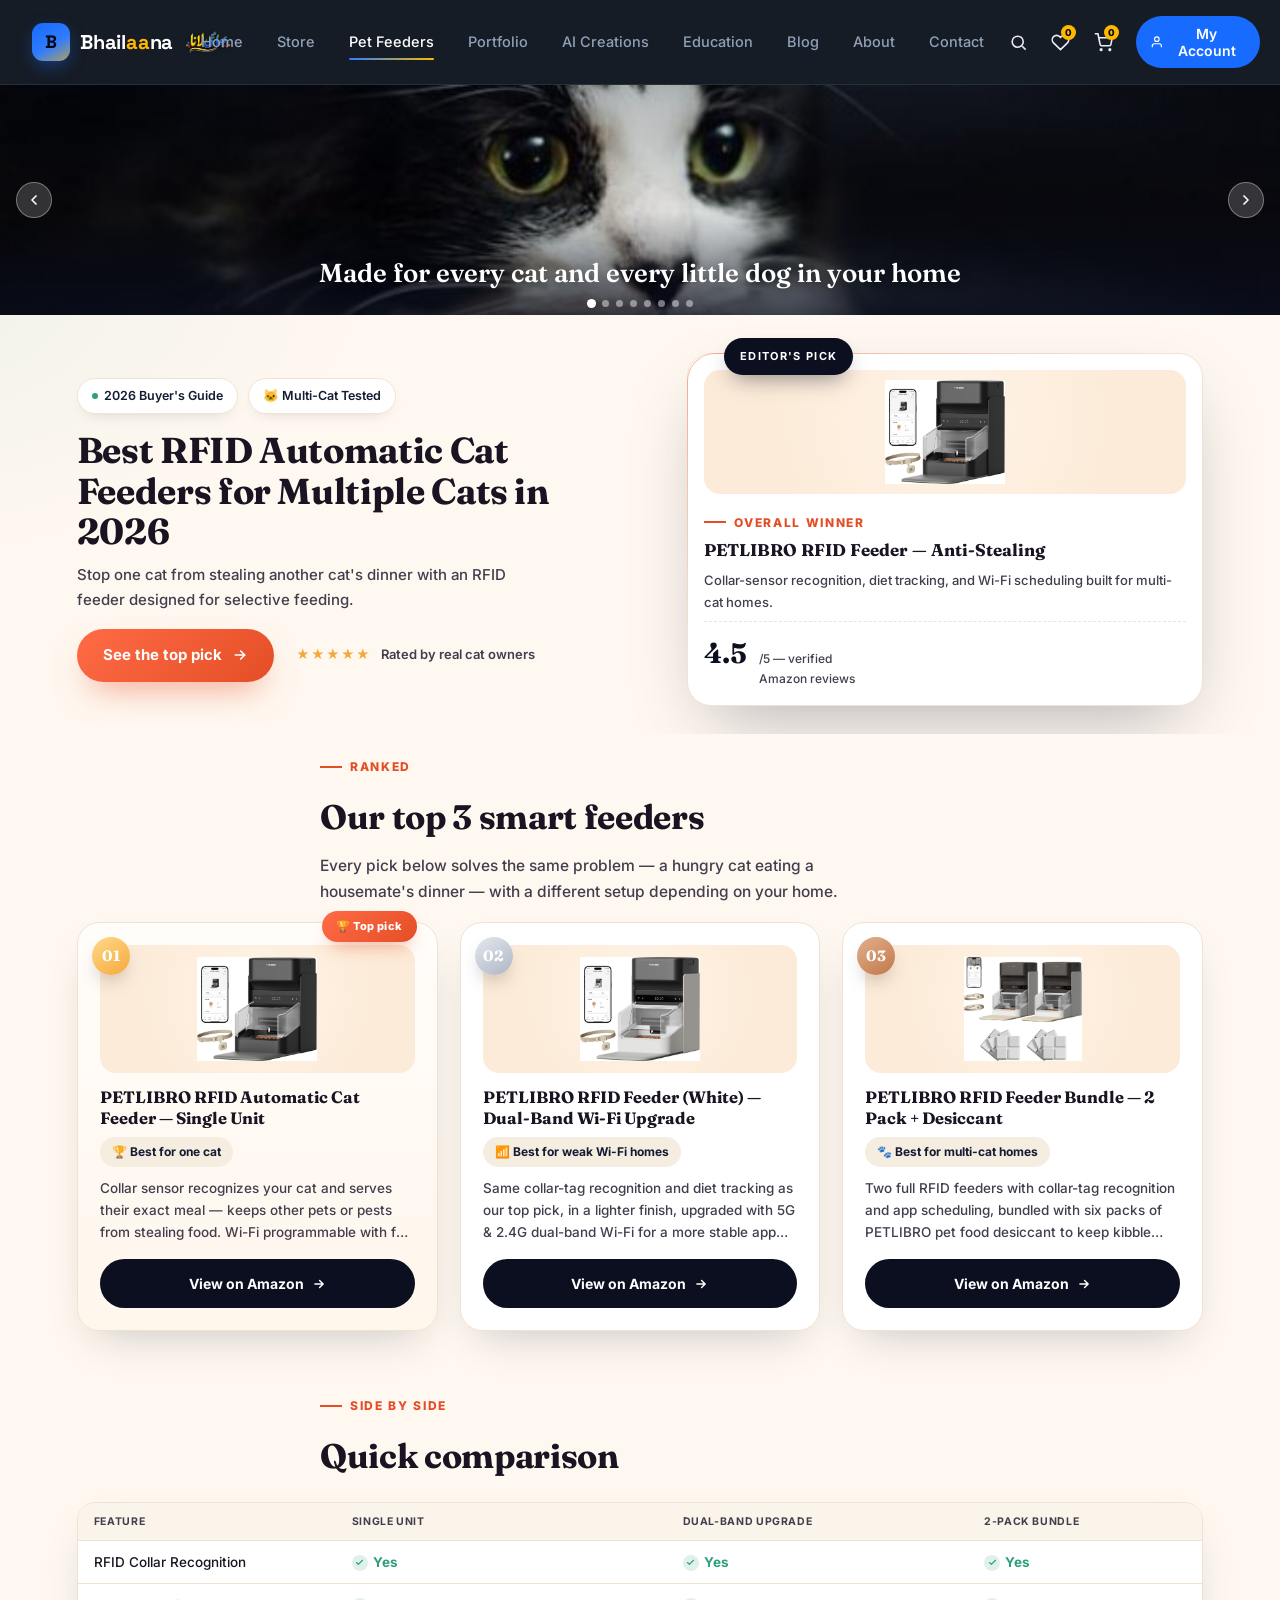
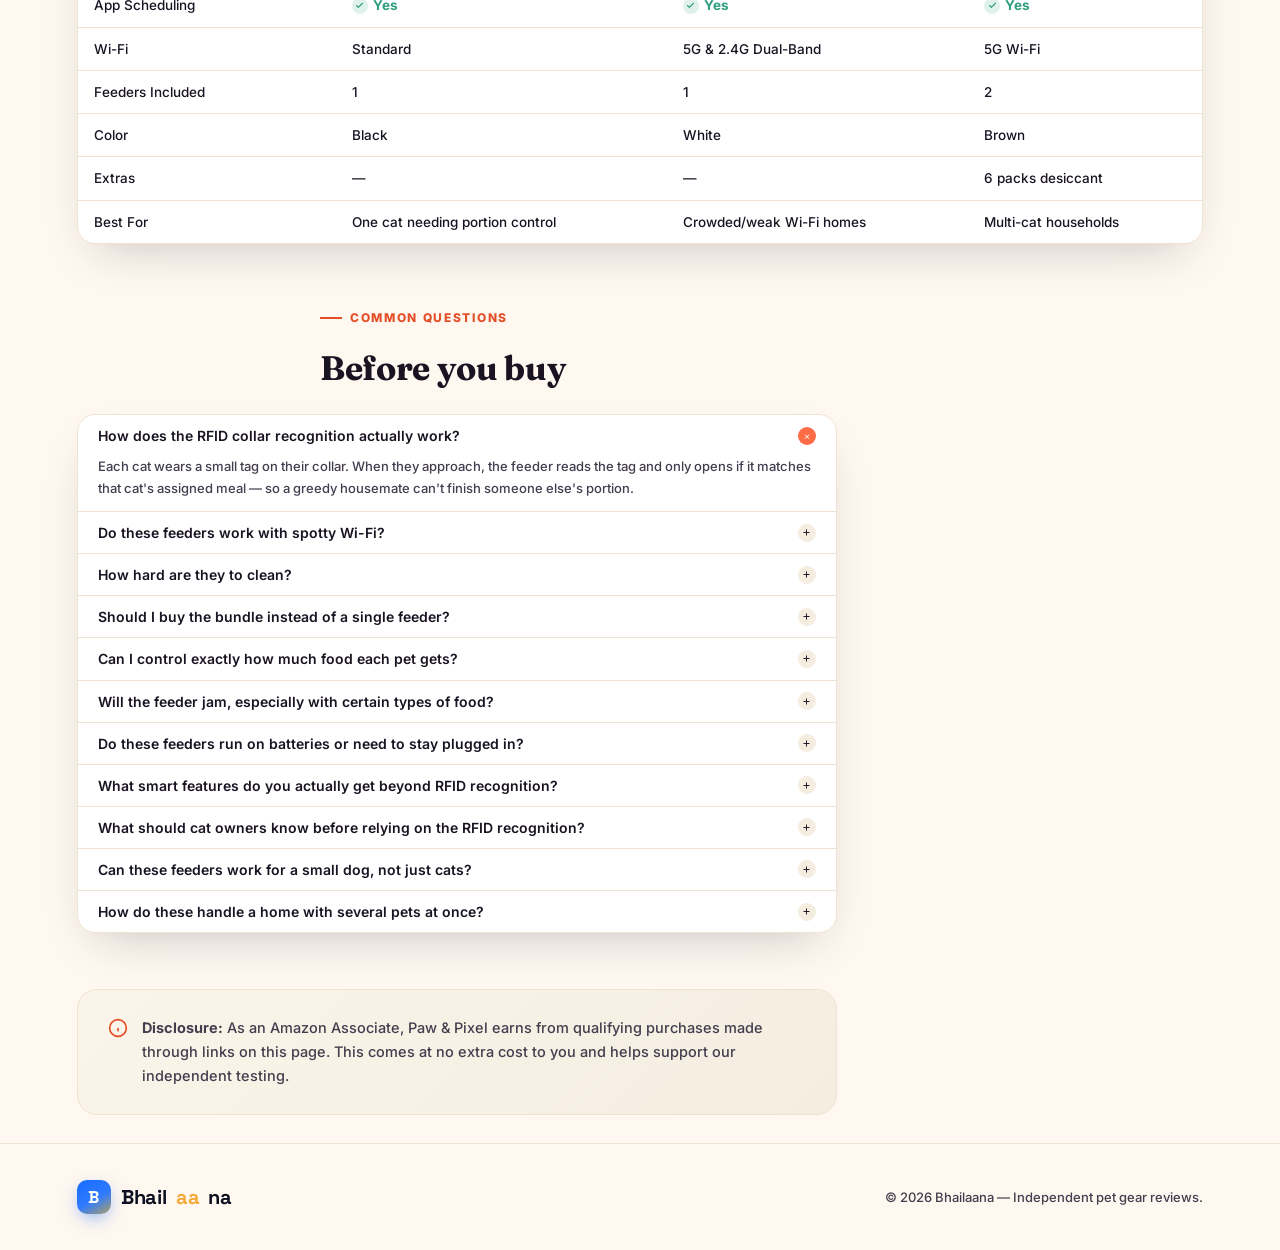
==== pet-feeders/index.html @ e5abf55f "Pull 'aa' accent tighter against l/n in footer wordmark" ====
<!DOCTYPE html>
<html lang="en">
<head>
<meta charset="UTF-8">
<meta name="viewport" content="width=device-width, initial-scale=1.0">

<!-- Meta Pixel Code -->
<script>
!function(f,b,e,v,n,t,s)
{if(f.fbq)return;n=f.fbq=function(){n.callMethod?
n.callMethod.apply(n,arguments):n.queue.push(arguments)};
if(!f._fbq)f._fbq=n;n.push=n;n.loaded=!0;n.version='2.0';
n.queue=[];t=b.createElement(e);t.async=!0;
t.src=v;s=b.getElementsByTagName(e)[0];
s.parentNode.insertBefore(t,s)}(window, document,'script',
'https://connect.facebook.net/en_US/fbevents.js');
fbq('init', '1821752792141206');
fbq('track', 'PageView');
</script>
<noscript><img height="1" width="1" style="display:none"
src="https://www.facebook.com/tr?id=1821752792141206&ev=PageView&noscript=1"
/></noscript>
<!-- End Meta Pixel Code -->

<title>Best RFID Cat Feeders 2026 — PETLIBRO Anti-Stealing Models Compared</title>
<meta name="description" content="Compare the best RFID automatic cat feeders for multiple cats. See PETLIBRO models, features, Wi-Fi, portion control, pros, cons and Amazon options.">
<meta name="keywords" content="RFID cat feeder, PETLIBRO cat feeder, automatic cat feeder multi-cat, anti-stealing pet feeder, smart cat feeder 2026, collar sensor pet feeder">
<meta name="robots" content="index, follow">
<link rel="canonical" href="https://bhailaana.khalidsanghera.com/pet-feeders">
<meta property="og:type" content="article">
<meta property="og:title" content="Best RFID Cat Feeders 2026 — PETLIBRO Anti-Stealing Models Compared">
<meta property="og:description" content="Multiple cats stealing each other's food? We tested 3 PETLIBRO RFID feeders that recognize each cat by collar tag and serve only their own meal.">
<meta property="og:image" content="https://bhailaana.khalidsanghera.com/pet-feeders/1-PETLIBRO.jpg">
<meta property="og:url" content="https://bhailaana.khalidsanghera.com/pet-feeders">
<meta name="twitter:card" content="summary_large_image">
<meta name="twitter:title" content="Best RFID Cat Feeders 2026 — PETLIBRO Compared">
<meta name="twitter:description" content="3 PETLIBRO RFID feeders tested for multi-cat homes — collar recognition stops food-stealing for good.">
<meta name="twitter:image" content="https://bhailaana.khalidsanghera.com/pet-feeders/1-PETLIBRO.jpg">
<link rel="preconnect" href="https://fonts.googleapis.com">
<link rel="preconnect" href="https://fonts.gstatic.com" crossorigin>
<link href="https://fonts.googleapis.com/css2?family=Fraunces:ital,opsz,wght@0,9..144,500;0,9..144,600;0,9..144,700;1,9..144,600&family=Inter:wght@400;500;600;700;800&family=Space+Grotesk:wght@700&display=swap" rel="stylesheet">
<link rel="stylesheet" href="/assets/nav-embed.css">
<style>
  :root{
    --ink:#191322;
    --paper:#FFF8F0;
    --panel:#FFFFFF;
    --sunset:#FF6B45;
    --sunset-deep:#E44E27;
    --navy:#141B33;
    --navy-deep:#0B0F1F;
    --gold:#F6A93B;
    --mint:#2E9E7F;
    --line:#F0E3D3;
    --muted:#433D4E;
    --shadow: 0 20px 45px -20px rgba(20,27,51,.25);
    --shadow-lg: 0 30px 70px -25px rgba(20,27,51,.35);
  }
  *{box-sizing:border-box;}
  html{scroll-behavior:smooth;}
  body{
    margin:0;
    background:
      radial-gradient(1200px 600px at 85% -10%, rgba(255,107,69,.10), transparent 60%),
      radial-gradient(900px 500px at -10% 10%, rgba(46,158,127,.08), transparent 55%),
      var(--paper);
    color:var(--ink);
    font-family:'Inter',-apple-system,'Segoe UI',Helvetica,Arial,sans-serif;
    font-weight:500;
    line-height:1.65;
    -webkit-font-smoothing:antialiased;
  }
  h1,h2,h3{font-family:'Fraunces',Georgia,serif;font-weight:700;}
  a{color:inherit;}
  img{max-width:100%;display:block;}
  .util{letter-spacing:.08em;text-transform:uppercase;font-size:12px;}
  .wrap{max-width:1180px;margin:0 auto;padding-left:6vw;padding-right:6vw;}

  /* ---------- Hero entrance ---------- */
  @keyframes fadeInUp{from{opacity:0;transform:translateY(24px);}to{opacity:1;transform:translateY(0);}}
  .reveal{animation:fadeInUp .8s cubic-bezier(.2,.7,.2,1) both;}

  /* ---------- Header ---------- */
  header{
    position:sticky;top:0;z-index:50;
    padding:16px 6vw;
    display:flex;justify-content:space-between;align-items:center;
    background:rgba(255,248,240,.78);
    backdrop-filter:blur(14px) saturate(160%);
    -webkit-backdrop-filter:blur(14px) saturate(160%);
    border-bottom:1px solid var(--line);
  }
  .brand{display:flex;align-items:center;gap:9px;font-weight:800;font-size:18px;letter-spacing:-.01em;font-family:'Fraunces',serif;}
  .brand .mark{
    width:34px;height:34px;border-radius:10px;
    background:linear-gradient(145deg,var(--sunset),var(--gold));
    display:flex;align-items:center;justify-content:center;
    box-shadow:0 8px 18px -6px rgba(255,107,69,.55);
    font-size:17px;
  }
  .brand span{color:var(--sunset-deep);}
  nav.links{display:flex;align-items:center;gap:28px;}
  nav.links a{color:var(--navy);text-decoration:none;font-weight:600;font-size:14px;position:relative;}
  nav.links a::after{content:"";position:absolute;left:0;right:0;bottom:-6px;height:2px;background:var(--sunset);transform:scaleX(0);transform-origin:left;transition:transform .25s ease;}
  nav.links a:hover::after{transform:scaleX(1);}
  .nav-cta{
    background:var(--navy-deep);color:#fff !important;
    padding:10px 20px;border-radius:999px;font-weight:700 !important;font-size:13px !important;
  }
  .nav-cta::after{display:none;}

  /* ---------- Hero ---------- */
  .hero{
    padding:3vw 6vw 2.2vw;
    display:grid;grid-template-columns:1.05fr .95fr;gap:40px;align-items:center;
    position:relative;overflow:hidden;
  }
  .badge-row{display:flex;flex-wrap:wrap;gap:10px;margin-bottom:16px;}
  .pill{
    display:inline-flex;align-items:center;gap:6px;
    background:var(--panel);border:1px solid var(--line);
    padding:7px 14px;border-radius:999px;
    font-size:12.5px;font-weight:600;color:var(--navy);
    box-shadow:0 6px 16px -10px rgba(20,27,51,.25);
  }
  .pill .dot{width:6px;height:6px;border-radius:50%;background:var(--mint);}
  h1{
    font-size:clamp(26px,3.2vw,36px);
    line-height:1.12;
    margin:0 0 12px;
    font-weight:700;
    letter-spacing:-.01em;
  }
  h1 em{
    font-style:italic;
    background:linear-gradient(100deg,var(--sunset-deep),var(--sunset) 45%, var(--gold));
    -webkit-background-clip:text;background-clip:text;color:transparent;
  }
  .hero p.lede{font-size:15px;font-weight:500;color:var(--muted);max-width:44ch;margin:0 0 16px;}
  .cta-row{display:flex;align-items:center;gap:22px;flex-wrap:wrap;}
  .cta{
    display:inline-flex;align-items:center;gap:10px;
    background:linear-gradient(135deg,var(--sunset),var(--sunset-deep));
    color:#fff;
    padding:14px 26px;border-radius:999px;
    text-decoration:none;font-weight:700;font-size:15px;
    box-shadow:0 16px 34px -12px rgba(228,78,39,.55);
    transition:transform .2s ease, box-shadow .2s ease;
  }
  .cta:hover{transform:translateY(-3px);box-shadow:0 20px 40px -12px rgba(228,78,39,.65);}
  .cta svg{width:16px;height:16px;transition:transform .2s ease;}
  .cta:hover svg{transform:translateX(3px);}
  .mini-trust{display:flex;align-items:center;gap:10px;font-size:13px;color:var(--muted);font-weight:600;}
  .stars{color:var(--gold);letter-spacing:1px;}

  .hero-figure{
    position:relative;
    background:var(--panel);
    border-radius:24px;
    padding:16px;
    box-shadow:var(--shadow-lg);
    border:1px solid var(--line);
  }
  .hero-figure::before{
    content:"";position:absolute;inset:-1px;
    border-radius:28px;padding:1px;
    background:linear-gradient(145deg,rgba(255,107,69,.5),transparent 40%);
    -webkit-mask:linear-gradient(#fff 0 0) content-box, linear-gradient(#fff 0 0);
    -webkit-mask-composite:xor;mask-composite:exclude;
    pointer-events:none;
  }
  .hero-figure .tag{
    position:absolute;top:-16px;left:36px;
    background:var(--navy-deep);color:#fff;
    font-size:11px;font-weight:700;
    letter-spacing:.12em;text-transform:uppercase;
    padding:9px 16px;border-radius:999px;
    box-shadow:0 10px 22px -8px rgba(11,15,31,.5);
  }
  .hero-figure .img-frame{
    background:radial-gradient(circle at 50% 40%, #FFF3E7, #FCEBD8 70%);
    border-radius:16px;padding:10px;margin-bottom:10px;
  }
  .hero-figure img{width:100%;max-height:104px;object-fit:contain;}
  .rating-row{display:flex;align-items:baseline;gap:12px;margin-top:8px;padding-top:8px;border-top:1px dashed var(--line);}
  .rating-num{font-size:28px;font-weight:700;color:var(--navy-deep);font-family:'Fraunces',serif;}
  .rating-sub{font-size:12px;color:var(--muted);font-weight:500;}

  /* ---------- Sections ---------- */
  section{padding:2.2vw 6vw;position:relative;}
  #picks{padding-top:1.2vw;}
  .section-head{max-width:640px;margin:0 auto 18px;text-align:left;}
  .section-label{
    display:inline-flex;align-items:center;gap:8px;
    font-size:12px;letter-spacing:.14em;text-transform:uppercase;
    color:var(--sunset-deep);font-weight:800;margin-bottom:12px;
  }
  .section-label::before{content:"";width:22px;height:2px;background:var(--sunset-deep);display:inline-block;}
  h2{font-size:clamp(24px,3vw,34px);margin:0;font-weight:700;letter-spacing:-.01em;}
  h2 + p{color:var(--muted);font-weight:500;font-size:15.5px;margin-top:8px;max-width:56ch;}

  /* ---------- Picks ---------- */
  .picks{display:grid;grid-template-columns:repeat(3,1fr);gap:22px;align-items:stretch;}
  .pick{
    background:var(--panel);
    border:1px solid var(--line);
    border-radius:22px;
    padding:22px;
    display:flex;
    flex-direction:column;
    box-shadow:var(--shadow);
    transition:transform .3s ease, box-shadow .3s ease, border-color .3s ease;
    position:relative;
  }
  .pick:hover{transform:translateY(-8px);box-shadow:var(--shadow-lg);border-color:transparent;}
  .pick.gold{background:linear-gradient(180deg,#FFFDFA, #FFF6EC);}
  .pick.gold::after{
    content:"🏆 Top pick";position:absolute;top:-12px;right:20px;
    background:linear-gradient(135deg,var(--sunset),var(--sunset-deep));color:#fff;
    font-size:11px;font-weight:800;letter-spacing:.04em;
    padding:6px 14px;border-radius:999px;
    box-shadow:0 10px 18px -8px rgba(228,78,39,.55);
  }
  .rank-badge{
    position:absolute;top:14px;left:14px;z-index:2;
    width:38px;height:38px;border-radius:50%;
    display:flex;align-items:center;justify-content:center;
    font-family:'Fraunces',serif;font-weight:700;font-size:15px;color:#fff;
    box-shadow:0 10px 20px -8px rgba(0,0,0,.35);
  }
  .rank-badge.r1{background:linear-gradient(145deg,#FFD98A,#F6A93B);}
  .rank-badge.r2{background:linear-gradient(145deg,#E4E8EF,#AEB6C4);}
  .rank-badge.r3{background:linear-gradient(145deg,#E3B08C,#C1774B);}
  .pick-img-wrap{
    background:radial-gradient(circle at 50% 40%, #FFF3E7, #FCEBD8 70%);
    border-radius:16px;padding:12px;margin-bottom:14px;
    display:flex;align-items:center;justify-content:center;
  }
  .pick-img{width:100%;height:104px;object-fit:contain;}
  .pick h3{margin:0 0 8px;font-size:16.5px;font-weight:700;line-height:1.25;}
  .pick .meta{
    display:inline-flex;align-items:center;gap:6px;
    background:#F4EDE0;color:var(--navy);
    font-size:12px;font-weight:700;
    padding:5px 12px;border-radius:999px;margin-bottom:10px;width:fit-content;
  }
  .pick p.desc{
    margin:0 0 16px;color:var(--muted);font-weight:500;font-size:13.5px;flex:1;
    display:-webkit-box;-webkit-line-clamp:3;-webkit-box-orient:vertical;overflow:hidden;
  }
  .buy{
    display:inline-flex;align-items:center;justify-content:center;gap:8px;
    font-weight:700;font-size:14px;
    color:#fff;background:var(--navy-deep);
    padding:13px 22px;border-radius:999px;
    text-decoration:none;white-space:nowrap;width:100%;
    transition:background .2s ease, transform .2s ease;
  }
  .buy:hover{background:var(--sunset-deep);transform:translateY(-2px);}
  .buy svg{width:14px;height:14px;}
  @media(max-width:1000px){.picks{grid-template-columns:repeat(2,1fr);}}
  @media(max-width:640px){.picks{grid-template-columns:1fr;}}

  /* ---------- Compare table ---------- */
  .table-card{
    background:var(--panel);border-radius:18px;border:1px solid var(--line);
    box-shadow:var(--shadow);overflow:hidden;
  }
  .table-scroll{overflow-x:auto;}
  table{width:100%;border-collapse:collapse;font-size:13.5px;font-weight:500;min-width:600px;}
  th,td{text-align:left;padding:10px 16px;border-bottom:1px solid var(--line);color:var(--ink);}
  th{
    text-transform:uppercase;letter-spacing:.06em;font-size:10.5px;
    color:var(--muted);background:#FBF4EA;font-weight:700;
  }
  tbody tr:last-child td{border-bottom:none;}
  tbody tr:hover td{background:#FFF9F2;}
  td.yes{color:var(--mint);font-weight:700;}
  .check{display:inline-flex;width:16px;height:16px;border-radius:50%;background:rgba(46,158,127,.15);color:var(--mint);align-items:center;justify-content:center;margin-right:5px;}
  .check svg{width:9px;height:9px;}

  /* ---------- FAQ ---------- */
  .faq{
    max-width:760px;
    background:var(--panel);
    border:1px solid var(--line);
    border-radius:18px;
    box-shadow:var(--shadow);
    overflow:hidden;
  }
  .faq details{border-bottom:1px solid var(--line);}
  .faq details:last-child{border-bottom:none;}
  .faq summary{
    font-weight:600;font-size:14px;
    cursor:pointer;list-style:none;
    padding:9px 20px;
    display:flex;justify-content:space-between;align-items:center;gap:16px;
    transition:background .15s ease;
  }
  .faq summary:hover{background:#FBF4EA;}
  .faq summary::-webkit-details-marker{display:none;}
  .faq .icon{
    width:18px;height:18px;border-radius:50%;background:#F4EDE0;
    display:flex;align-items:center;justify-content:center;flex:none;
    transition:transform .25s ease, background .25s ease;
  }
  .faq details[open] .icon{background:var(--sunset);color:#fff;transform:rotate(45deg);}
  .faq .icon svg{width:9px;height:9px;}
  .faq p{color:var(--muted);font-weight:500;margin:0;padding:0 20px 12px;font-size:13px;}

  /* ---------- Disclosure ---------- */
  .disclosure{
    background:linear-gradient(135deg,#FBF4EA,#F4EDE0);
    border:1px solid var(--line);
    border-radius:20px;
    padding:26px 30px;
    font-size:14.5px;font-weight:500;color:var(--muted);
    max-width:760px;
    display:flex;gap:14px;align-items:flex-start;
  }
  .disclosure svg{width:20px;height:20px;flex:none;margin-top:2px;color:var(--sunset-deep);}

  /* ---------- Footer ---------- */
  footer{
    padding:36px 6vw;border-top:1px solid var(--line);
    display:flex;justify-content:space-between;align-items:center;flex-wrap:wrap;gap:12px;
    font-size:13px;color:var(--muted);
  }
  footer .brand{
    display:flex;align-items:center;gap:10px;
    font-family:'Space Grotesk',sans-serif;font-size:20px;font-weight:700;color:var(--navy-deep);
    letter-spacing:-0.01em;
  }
  footer .brand .accent{margin-left:-0.05em;margin-right:-0.05em;}
  footer .brand .mark{
    width:34px;height:34px;border-radius:10px;
    background:linear-gradient(150deg,#176BFF 0%, #2F7BFF 55%, #FFB800 130%);
    display:flex;align-items:center;justify-content:center;
    color:#fff;font-size:17px;font-weight:700;
    box-shadow:0 6px 18px -4px rgba(23,107,255,.55);
    flex-shrink:0;
  }
  footer .brand .accent{color:#F6A93B;}

  @media(max-width:900px){
    .hero{grid-template-columns:1fr;padding-top:8vw;}
    nav.links{display:none;}
  }

  /* ---------- Pet carousel banner ---------- */
  .pet-carousel{
    position:relative;
    height:230px;
    margin:0;
    overflow:hidden;
    background:var(--navy-deep);
  }
  .pet-carousel .slide{
    position:absolute;inset:0;
    opacity:0;
    transition:opacity 1.1s ease;
  }
  .pet-carousel .slide.active{opacity:1;}
  .pet-carousel .slide img{
    width:100%;height:100%;object-fit:cover;
    transform:scale(1.06);
    animation:kenburns 7s ease-in-out forwards;
  }
  @keyframes kenburns{from{transform:scale(1.06);}to{transform:scale(1.14);}}
  .pet-carousel::before{
    content:"";position:absolute;inset:0;z-index:2;
    background:linear-gradient(0deg, rgba(11,15,31,.75) 0%, rgba(11,15,31,.05) 45%, rgba(11,15,31,.25) 100%);
    pointer-events:none;
  }
  .carousel-caption{
    position:absolute;left:0;right:0;bottom:20px;z-index:3;
    text-align:center;color:#fff;
    font-family:'Fraunces',serif;font-size:clamp(18px,2.4vw,26px);font-weight:600;
    text-shadow:0 2px 12px rgba(0,0,0,.4);
    padding:0 20px;
  }
  .carousel-dots{
    position:absolute;left:0;right:0;bottom:8px;z-index:3;
    display:flex;justify-content:center;gap:7px;
  }
  .carousel-dots button{
    width:7px;height:7px;border-radius:50%;
    background:rgba(255,255,255,.45);border:none;padding:0;cursor:pointer;
    transition:background .25s ease, transform .25s ease;
  }
  .carousel-dots button.active{background:#fff;transform:scale(1.3);}
  .carousel-arrow{
    position:absolute;top:50%;transform:translateY(-50%);z-index:3;
    width:36px;height:36px;border-radius:50%;
    background:rgba(255,255,255,.18);border:1px solid rgba(255,255,255,.35);
    color:#fff;display:flex;align-items:center;justify-content:center;
    cursor:pointer;backdrop-filter:blur(4px);
    transition:background .2s ease;
  }
  .carousel-arrow:hover{background:rgba(255,255,255,.32);}
  .carousel-arrow.prev{left:16px;}
  .carousel-arrow.next{right:16px;}
  .carousel-arrow svg{width:16px;height:16px;}
  @media(max-width:900px){
    .pet-carousel{height:190px;}
    .carousel-arrow{width:30px;height:30px;}
  }

</style>
</head>
<body>

<div class="bh-nav-scope">
<header class="nav">
  <div class="bh-wrap">
    <a href="/" class="brand">
      <span class="mark">B</span>
      <span class="name">Bhail<em>aa</em>na</span>
      <img class="brand-urdu" src="/images/bhailaana-urdu-logo.png" alt="Bhailaana logo in Urdu script" loading="eager">
    </a>

    <nav class="nav-links">
      <a href="/" data-page="home">Home</a>
      <a href="/store.html" data-page="store">Store</a>
      <a href="/pet-feeders/" data-page="pet-feeders" class="active">Pet Feeders</a>
      <a href="/portfolio.html" data-page="portfolio">Portfolio</a>
      <a href="/ai-creations.html" data-page="ai-creations">AI Creations</a>
      <a href="/education.html" data-page="education">Education</a>
      <a href="/blog.html" data-page="blog">Blog</a>
      <a href="/about.html" data-page="about">About</a>
      <a href="#contact" data-page="contact">Contact</a>
    </nav>

    <div class="nav-actions">
      <button class="icon-btn" aria-label="Search">
        <svg viewBox="0 0 24 24" fill="none" stroke="currentColor" stroke-width="2"><circle cx="11" cy="11" r="7"/><path d="m21 21-4.3-4.3"/></svg>
      </button>
      <button class="icon-btn" aria-label="Wishlist">
        <svg viewBox="0 0 24 24" fill="none" stroke="currentColor" stroke-width="2"><path d="M20.8 4.6a5.5 5.5 0 0 0-7.8 0L12 5.6l-1-1a5.5 5.5 0 0 0-7.8 7.8l1 1L12 21l7.8-7.6 1-1a5.5 5.5 0 0 0 0-7.8Z"/></svg>
        <span class="badge-count">0</span>
      </button>
      <button class="icon-btn" aria-label="Cart">
        <svg viewBox="0 0 24 24" fill="none" stroke="currentColor" stroke-width="2"><circle cx="9" cy="21" r="1"/><circle cx="20" cy="21" r="1"/><path d="M1 1h4l2.7 13.4a2 2 0 0 0 2 1.6h9.7a2 2 0 0 0 2-1.6L23 6H6"/></svg>
        <span class="badge-count">0</span>
      </button>
      <button class="btn-account">
        <svg viewBox="0 0 24 24" fill="none" stroke="currentColor" stroke-width="2"><path d="M20 21v-2a4 4 0 0 0-4-4H8a4 4 0 0 0-4 4v2"/><circle cx="12" cy="7" r="4"/></svg>
        <span>My Account</span>
      </button>
      <button class="hamburger" id="bhHamburgerBtn" aria-label="Menu">
        <span></span><span></span><span></span>
      </button>
    </div>
  </div>
  <div class="mobile-menu" id="bhMobileMenu">
    <a href="/" data-page="home">Home</a>
    <a href="/store.html" data-page="store">Store</a>
    <a href="/pet-feeders/" data-page="pet-feeders" class="active">Pet Feeders</a>
    <a href="/portfolio.html" data-page="portfolio">Portfolio</a>
    <a href="/ai-creations.html" data-page="ai-creations">AI Creations</a>
    <a href="/education.html" data-page="education">Education</a>
    <a href="/blog.html" data-page="blog">Blog</a>
    <a href="/about.html" data-page="about">About</a>
    <a href="#contact" data-page="contact">Contact</a>
  </div>
</header>
</div>
<script src="/assets/nav-embed.js"></script>

<div class="pet-carousel" id="petCarousel">
  <div class="slide active"><img src="/pet-feeders/hero-cat-1.jpg" alt="Black and white tuxedo cat" loading="eager"></div>
  <div class="slide"><img src="/pet-feeders/hero-dog-1.jpg" alt="Fluffy cream Pomeranian puppy in green foliage"></div>
  <div class="slide"><img src="/pet-feeders/hero-cat-2.jpg" alt="Brown and white tabby cat portrait"></div>
  <div class="slide"><img src="/pet-feeders/hero-dog-2.jpg" alt="Yorkshire terrier puppy standing outdoors"></div>
  <div class="slide"><img src="/pet-feeders/hero-cat-3.jpg" alt="Dark tabby cat with green eyes in low light"></div>
  <div class="slide"><img src="/pet-feeders/hero-dog-3.jpg" alt="Fluffy white poodle puppy close-up"></div>
  <div class="slide"><img src="/pet-feeders/hero-cat-4.jpg" alt="Siamese cat with blue eyes"></div>
  <div class="slide"><img src="/pet-feeders/hero-dog-4.jpg" alt="Small terrier puppy with tongue out"></div>
  <div class="carousel-caption">Made for every cat and every little dog in your home</div>
  <button class="carousel-arrow prev" aria-label="Previous photo"><svg viewBox="0 0 24 24" fill="none" stroke="currentColor" stroke-width="2.5" stroke-linecap="round" stroke-linejoin="round"><path d="M15 18l-6-6 6-6"/></svg></button>
  <button class="carousel-arrow next" aria-label="Next photo"><svg viewBox="0 0 24 24" fill="none" stroke="currentColor" stroke-width="2.5" stroke-linecap="round" stroke-linejoin="round"><path d="M9 18l6-6-6-6"/></svg></button>
  <div class="carousel-dots"></div>
</div>

<div class="hero">
  <div class="reveal">
    <div class="badge-row">
      <span class="pill"><span class="dot"></span>2026 Buyer's Guide</span>
      <span class="pill">🐱 Multi-Cat Tested</span>
    </div>
    <h1>Best RFID Automatic Cat Feeders for Multiple Cats in 2026</h1>
    <p class="lede">Stop one cat from stealing another cat's dinner with an RFID feeder designed for selective feeding.</p>
    <div class="cta-row">
      <a class="cta" href="#picks">See the top pick
        <svg viewBox="0 0 24 24" fill="none" stroke="currentColor" stroke-width="2.5" stroke-linecap="round"><path d="M5 12h14M13 6l6 6-6 6"/></svg>
      </a>
      <div class="mini-trust"><span class="stars">★★★★★</span> Rated by real cat owners</div>
    </div>
  </div>
  <div class="hero-figure reveal in">
    <div class="tag">Editor's Pick</div>
    <div class="img-frame">
      <img src="/pet-feeders/1-PETLIBRO.jpg" alt="PETLIBRO RFID Automatic Cat Feeder, black, anti-stealing collar sensor model" loading="eager">
    </div>
    <div class="section-label" style="margin-bottom:4px;">Overall Winner</div>
    <h3 style="margin:0 0 6px;font-size:17px;">PETLIBRO RFID Feeder — Anti-Stealing</h3>
    <p style="color:var(--muted);margin:0;font-size:13px;">Collar-sensor recognition, diet tracking, and Wi-Fi scheduling built for multi-cat homes.</p>
    <div class="rating-row">
      <div class="rating-num">4.5</div>
      <div class="rating-sub">/5 — verified<br>Amazon reviews</div>
    </div>
  </div>
</div>

<section id="picks">
  <div class="section-head">
    <div class="section-label">Ranked</div>
    <h2>Our top 3 smart feeders</h2>
    <p>Every pick below solves the same problem — a hungry cat eating a housemate's dinner — with a different setup depending on your home.</p>
  </div>
  <div class="picks">

    <div class="pick gold">
      <div class="rank-badge r1">01</div>
      <div class="pick-img-wrap"><img class="pick-img" src="/pet-feeders/1-PETLIBRO.jpg" alt="PETLIBRO RFID Automatic Cat Feeder, black, with app and collar tag"></div>
      <div>
        <h3>PETLIBRO RFID Automatic Cat Feeder — Single Unit</h3>
        <div class="meta">🏆 Best for one cat</div>
        <p class="desc">Collar sensor recognizes your cat and serves their exact meal — keeps other pets or pests from stealing food. Wi-Fi programmable with full diet tracking in the app. Sold as a single feeder.</p>
      </div>
      <a class="buy" href="https://amzn.to/4xjzNQB" target="_blank" rel="nofollow sponsored">View on Amazon
        <svg viewBox="0 0 24 24" fill="none" stroke="currentColor" stroke-width="2.5" stroke-linecap="round"><path d="M5 12h14M13 6l6 6-6 6"/></svg>
      </a>
    </div>

    <div class="pick">
      <div class="rank-badge r2">02</div>
      <div class="pick-img-wrap"><img class="pick-img" src="/pet-feeders/2-WHITE-PETLIBRO.jpg" alt="PETLIBRO RFID Cat Feeder, white, dual-band Wi-Fi model with app and collar tag"></div>
      <div>
        <h3>PETLIBRO RFID Feeder (White) — Dual-Band Wi-Fi Upgrade</h3>
        <div class="meta">📶 Best for weak Wi-Fi homes</div>
        <p class="desc">Same collar-tag recognition and diet tracking as our top pick, in a lighter finish, upgraded with 5G &amp; 2.4G dual-band Wi-Fi for a more stable app connection. Sold as a single feeder.</p>
      </div>
      <a class="buy" href="https://amzn.to/4zDdNBs" target="_blank" rel="nofollow sponsored">View on Amazon
        <svg viewBox="0 0 24 24" fill="none" stroke="currentColor" stroke-width="2.5" stroke-linecap="round"><path d="M5 12h14M13 6l6 6-6 6"/></svg>
      </a>
    </div>

    <div class="pick">
      <div class="rank-badge r3">03</div>
      <div class="pick-img-wrap"><img class="pick-img" src="/pet-feeders/3-PETLIBRO-BUNDLE.jpg" alt="Bundle of two PETLIBRO RFID Automatic Cat Feeders with collar tags and pet food desiccant bags"></div>
      <div>
        <h3>PETLIBRO RFID Feeder Bundle — 2 Pack + Desiccant</h3>
        <div class="meta">🐾 Best for multi-cat homes</div>
        <p class="desc">Two full RFID feeders with collar-tag recognition and app scheduling, bundled with six packs of PETLIBRO pet food desiccant to keep kibble fresh. The most practical option if you're outfitting more than one cat at once.</p>
      </div>
      <a class="buy" href="https://www.amazon.com/dp/B0D2HWYYYS?tag=khalidsain-20" target="_blank" rel="nofollow sponsored">View on Amazon
        <svg viewBox="0 0 24 24" fill="none" stroke="currentColor" stroke-width="2.5" stroke-linecap="round"><path d="M5 12h14M13 6l6 6-6 6"/></svg>
      </a>
    </div>

  </div>
</section>

<section id="compare">
  <div class="section-head">
    <div class="section-label">Side by Side</div>
    <h2>Quick comparison</h2>
  </div>
  <div class="table-card">
    <div class="table-scroll">
      <table>
        <tr>
          <th>Feature</th>
          <th>Single Unit</th>
          <th>Dual-Band Upgrade</th>
          <th>2-Pack Bundle</th>
        </tr>
        <tr><td>RFID Collar Recognition</td><td class="yes"><span class="check"><svg viewBox="0 0 24 24" fill="none" stroke="currentColor" stroke-width="3" stroke-linecap="round" stroke-linejoin="round"><path d="M20 6L9 17l-5-5"/></svg></span>Yes</td><td class="yes"><span class="check"><svg viewBox="0 0 24 24" fill="none" stroke="currentColor" stroke-width="3" stroke-linecap="round" stroke-linejoin="round"><path d="M20 6L9 17l-5-5"/></svg></span>Yes</td><td class="yes"><span class="check"><svg viewBox="0 0 24 24" fill="none" stroke="currentColor" stroke-width="3" stroke-linecap="round" stroke-linejoin="round"><path d="M20 6L9 17l-5-5"/></svg></span>Yes</td></tr>
        <tr><td>App Scheduling</td><td class="yes"><span class="check"><svg viewBox="0 0 24 24" fill="none" stroke="currentColor" stroke-width="3" stroke-linecap="round" stroke-linejoin="round"><path d="M20 6L9 17l-5-5"/></svg></span>Yes</td><td class="yes"><span class="check"><svg viewBox="0 0 24 24" fill="none" stroke="currentColor" stroke-width="3" stroke-linecap="round" stroke-linejoin="round"><path d="M20 6L9 17l-5-5"/></svg></span>Yes</td><td class="yes"><span class="check"><svg viewBox="0 0 24 24" fill="none" stroke="currentColor" stroke-width="3" stroke-linecap="round" stroke-linejoin="round"><path d="M20 6L9 17l-5-5"/></svg></span>Yes</td></tr>
        <tr><td>Wi-Fi</td><td>Standard</td><td>5G &amp; 2.4G Dual-Band</td><td>5G Wi-Fi</td></tr>
        <tr><td>Feeders Included</td><td>1</td><td>1</td><td>2</td></tr>
        <tr><td>Color</td><td>Black</td><td>White</td><td>Brown</td></tr>
        <tr><td>Extras</td><td>—</td><td>—</td><td>6 packs desiccant</td></tr>
        <tr><td>Best For</td><td>One cat needing portion control</td><td>Crowded/weak Wi-Fi homes</td><td>Multi-cat households</td></tr>
      </table>
    </div>
  </div>
</section>

<section id="faq">
  <div class="section-head">
    <div class="section-label">Common Questions</div>
    <h2>Before you buy</h2>
  </div>
  <div class="faq">
    <details open>
      <summary>How does the RFID collar recognition actually work?
        <span class="icon"><svg viewBox="0 0 24 24" fill="none" stroke="currentColor" stroke-width="2.5" stroke-linecap="round"><path d="M12 5v14M5 12h14"/></svg></span>
      </summary>
      <p>Each cat wears a small tag on their collar. When they approach, the feeder reads the tag and only opens if it matches that cat's assigned meal — so a greedy housemate can't finish someone else's portion.</p>
    </details>
    <details>
      <summary>Do these feeders work with spotty Wi-Fi?
        <span class="icon"><svg viewBox="0 0 24 24" fill="none" stroke="currentColor" stroke-width="2.5" stroke-linecap="round"><path d="M12 5v14M5 12h14"/></svg></span>
      </summary>
      <p>The schedule and RFID recognition run locally on the feeder itself, so feeding continues on time even if Wi-Fi drops — you'll just lose remote app access until it reconnects.</p>
    </details>
    <details>
      <summary>How hard are they to clean?
        <span class="icon"><svg viewBox="0 0 24 24" fill="none" stroke="currentColor" stroke-width="2.5" stroke-linecap="round"><path d="M12 5v14M5 12h14"/></svg></span>
      </summary>
      <p>Look for a removable hopper and bowl — all three picks above have easy-access components, which matters more than any app feature after month one.</p>
    </details>
    <details>
      <summary>Should I buy the bundle instead of a single feeder?
        <span class="icon"><svg viewBox="0 0 24 24" fill="none" stroke="currentColor" stroke-width="2.5" stroke-linecap="round"><path d="M12 5v14M5 12h14"/></svg></span>
      </summary>
      <p>If you have two or more cats that each need their own recognized meal, the 2-pack bundle works out cheaper per feeder than buying two single units separately, and it throws in desiccant packs to keep food fresh.</p>
    </details>
    <details>
      <summary>Can I control exactly how much food each pet gets?
        <span class="icon"><svg viewBox="0 0 24 24" fill="none" stroke="currentColor" stroke-width="2.5" stroke-linecap="round"><path d="M12 5v14M5 12h14"/></svg></span>
      </summary>
      <p>Yes — the app lets you set how many meals happen per day and how much food is dispensed at each one. Because RFID recognition ties a meal to a specific cat's tag, you can give a cat on a diet a smaller portion than a housemate who needs more, without them accidentally eating each other's food.</p>
    </details>
    <details>
      <summary>Will the feeder jam, especially with certain types of food?
        <span class="icon"><svg viewBox="0 0 24 24" fill="none" stroke="currentColor" stroke-width="2.5" stroke-linecap="round"><path d="M12 5v14M5 12h14"/></svg></span>
      </summary>
      <p>These are auger-style dispensers built for dry kibble only — wet or semi-moist food isn't compatible and will jam the mechanism. Jams with dry food are uncommon but most likely with unusually large or irregular kibble pieces, or if humidity makes the food clump. Keeping kibble dry and consistent in size is the best way to avoid it.</p>
    </details>
    <details>
      <summary>Do these feeders run on batteries or need to stay plugged in?
        <span class="icon"><svg viewBox="0 0 24 24" fill="none" stroke="currentColor" stroke-width="2.5" stroke-linecap="round"><path d="M12 5v14M5 12h14"/></svg></span>
      </summary>
      <p>They plug into a standard outlet as their main power source. Like most PETLIBRO RFID models, they also have a battery backup compartment (batteries sold separately) so scheduled feedings and collar recognition can keep working through a short power outage — though the app connection will still be down until Wi-Fi and power are both back.</p>
    </details>
    <details>
      <summary>What smart features do you actually get beyond RFID recognition?
        <span class="icon"><svg viewBox="0 0 24 24" fill="none" stroke="currentColor" stroke-width="2.5" stroke-linecap="round"><path d="M12 5v14M5 12h14"/></svg></span>
      </summary>
      <p>The app covers meal scheduling, portion sizing, and diet tracking so you can see how much each cat has actually eaten. The white dual-band pick adds more reliable Wi-Fi for homes where the router is far from the feeder. None of the three models reviewed here include a camera or two-way audio — if that matters to you, that's a different PETLIBRO line to look for.</p>
    </details>
    <details>
      <summary>What should cat owners know before relying on the RFID recognition?
        <span class="icon"><svg viewBox="0 0 24 24" fill="none" stroke="currentColor" stroke-width="2.5" stroke-linecap="round"><path d="M12 5v14M5 12h14"/></svg></span>
      </summary>
      <p>The recognition only matters if your cats eat scheduled meals rather than grazing from a bowl that's always full — a feeder can't stop grazing on food that's already out. Your cat also needs to keep wearing their RFID tag; if a collar-shy cat slips it off, the feeder won't be able to tell them apart from a housemate.</p>
    </details>
    <details>
      <summary>Can these feeders work for a small dog, not just cats?
        <span class="icon"><svg viewBox="0 0 24 24" fill="none" stroke="currentColor" stroke-width="2.5" stroke-linecap="round"><path d="M12 5v14M5 12h14"/></svg></span>
      </summary>
      <p>These three are marketed and sized for cats. A small dog could technically wear an RFID tag and use one, but the hopper and portion sizes are built around typical cat meal amounts, so it likely won't hold enough for a dog's full daily food. Where it can help is keeping a dog out of the cat's bowl in a mixed household — just don't count on it as a dog's primary feeder without checking capacity against their actual diet.</p>
    </details>
    <details>
      <summary>How do these handle a home with several pets at once?
        <span class="icon"><svg viewBox="0 0 24 24" fill="none" stroke="currentColor" stroke-width="2.5" stroke-linecap="round"><path d="M12 5v14M5 12h14"/></svg></span>
      </summary>
      <p>Each pet gets their own RFID tag, and the feeder simply won't open for anyone else's — that's what makes the 2-pack bundle (pick #3) work for multi-cat households, since you get two independently scheduled feeders instead of one trying to serve everyone. Place feeders far enough apart that a pushy pet can't crowd another one out, and make sure every pet actually keeps their tag on.</p>
    </details>
  </div>
</section>

<section>
  <div class="disclosure">
    <svg viewBox="0 0 24 24" fill="none" stroke="currentColor" stroke-width="2"><circle cx="12" cy="12" r="10"/><path d="M12 16v-4M12 8h.01"/></svg>
    <div><strong>Disclosure:</strong> As an Amazon Associate, Paw &amp; Pixel earns from qualifying purchases made through links on this page. This comes at no extra cost to you and helps support our independent testing.</div>
  </div>
</section>

<footer>
  <div class="brand"><span class="mark">B</span>Bhail<span class="accent">aa</span>na</div>
  <div>© 2026 Bhailaana — Independent pet gear reviews.</div>
</footer>

<script type="application/ld+json">
{
  "@context": "https://schema.org",
  "@type": "FAQPage",
  "mainEntity": [
    {
      "@type": "Question",
      "name": "How does the RFID collar recognition actually work?",
      "acceptedAnswer": {
        "@type": "Answer",
        "text": "Each cat wears a small tag on their collar. When they approach, the feeder reads the tag and only opens if it matches that cat's assigned meal — so a greedy housemate can't finish someone else's portion."
      }
    },
    {
      "@type": "Question",
      "name": "Do these feeders work with spotty Wi-Fi?",
      "acceptedAnswer": {
        "@type": "Answer",
        "text": "The schedule and RFID recognition run locally on the feeder itself, so feeding continues on time even if Wi-Fi drops — you'll just lose remote app access until it reconnects."
      }
    },
    {
      "@type": "Question",
      "name": "How hard are they to clean?",
      "acceptedAnswer": {
        "@type": "Answer",
        "text": "Look for a removable hopper and bowl — all three picks above have easy-access components, which matters more than any app feature after month one."
      }
    },
    {
      "@type": "Question",
      "name": "Should I buy the bundle instead of a single feeder?",
      "acceptedAnswer": {
        "@type": "Answer",
        "text": "If you have two or more cats that each need their own recognized meal, the 2-pack bundle works out cheaper per feeder than buying two single units separately, and it throws in desiccant packs to keep food fresh."
      }
    },
    {
      "@type": "Question",
      "name": "Can I control exactly how much food each pet gets?",
      "acceptedAnswer": {
        "@type": "Answer",
        "text": "Yes — the app lets you set how many meals happen per day and how much food is dispensed at each one. Because RFID recognition ties a meal to a specific cat's tag, you can give a cat on a diet a smaller portion than a housemate who needs more, without them accidentally eating each other's food."
      }
    },
    {
      "@type": "Question",
      "name": "Will the feeder jam, especially with certain types of food?",
      "acceptedAnswer": {
        "@type": "Answer",
        "text": "These are auger-style dispensers built for dry kibble only — wet or semi-moist food isn't compatible and will jam the mechanism. Jams with dry food are uncommon but most likely with unusually large or irregular kibble pieces, or if humidity makes the food clump. Keeping kibble dry and consistent in size is the best way to avoid it."
      }
    },
    {
      "@type": "Question",
      "name": "Do these feeders run on batteries or need to stay plugged in?",
      "acceptedAnswer": {
        "@type": "Answer",
        "text": "They plug into a standard outlet as their main power source. Like most PETLIBRO RFID models, they also have a battery backup compartment (batteries sold separately) so scheduled feedings and collar recognition can keep working through a short power outage — though the app connection will still be down until Wi-Fi and power are both back."
      }
    },
    {
      "@type": "Question",
      "name": "What smart features do you actually get beyond RFID recognition?",
      "acceptedAnswer": {
        "@type": "Answer",
        "text": "The app covers meal scheduling, portion sizing, and diet tracking so you can see how much each cat has actually eaten. The white dual-band pick adds more reliable Wi-Fi for homes where the router is far from the feeder. None of the three models reviewed here include a camera or two-way audio — if that matters to you, that's a different PETLIBRO line to look for."
      }
    },
    {
      "@type": "Question",
      "name": "What should cat owners know before relying on the RFID recognition?",
      "acceptedAnswer": {
        "@type": "Answer",
        "text": "The recognition only matters if your cats eat scheduled meals rather than grazing from a bowl that's always full — a feeder can't stop grazing on food that's already out. Your cat also needs to keep wearing their RFID tag; if a collar-shy cat slips it off, the feeder won't be able to tell them apart from a housemate."
      }
    },
    {
      "@type": "Question",
      "name": "Can these feeders work for a small dog, not just cats?",
      "acceptedAnswer": {
        "@type": "Answer",
        "text": "These three are marketed and sized for cats. A small dog could technically wear an RFID tag and use one, but the hopper and portion sizes are built around typical cat meal amounts, so it likely won't hold enough for a dog's full daily food. Where it can help is keeping a dog out of the cat's bowl in a mixed household — just don't count on it as a dog's primary feeder without checking capacity against their actual diet."
      }
    },
    {
      "@type": "Question",
      "name": "How do these handle a home with several pets at once?",
      "acceptedAnswer": {
        "@type": "Answer",
        "text": "Each pet gets their own RFID tag, and the feeder simply won't open for anyone else's — that's what makes the 2-pack bundle (pick #3) work for multi-cat households, since you get two independently scheduled feeders instead of one trying to serve everyone. Place feeders far enough apart that a pushy pet can't crowd another one out, and make sure every pet actually keeps their tag on."
      }
    }
  ]
}
</script>
<script type="application/ld+json">
{
  "@context": "https://schema.org",
  "@type": "ItemList",
  "itemListElement": [
    {
      "@type": "Product",
      "position": 1,
      "name": "PETLIBRO RFID Automatic Cat Feeder — Anti-Stealing",
      "image": "https://bhailaana.khalidsanghera.com/pet-feeders/1-PETLIBRO.jpg",
      "description": "Collar-sensor recognition, diet tracking, and Wi-Fi scheduling built for multi-cat homes.",
      "brand": {"@type": "Brand", "name": "PETLIBRO"}
    },
    {
      "@type": "Product",
      "position": 2,
      "name": "PETLIBRO RFID Feeder — Dual-Band Wi-Fi Upgrade",
      "image": "https://bhailaana.khalidsanghera.com/pet-feeders/2-WHITE-PETLIBRO.jpg",
      "description": "Same collar-tag recognition and diet tracking as the top pick, upgraded with 5G & 2.4G dual-band Wi-Fi.",
      "brand": {"@type": "Brand", "name": "PETLIBRO"}
    },
    {
      "@type": "Product",
      "position": 3,
      "name": "PETLIBRO RFID Feeder Bundle — 2 Pack + Desiccant",
      "image": "https://bhailaana.khalidsanghera.com/pet-feeders/3-PETLIBRO-BUNDLE.jpg",
      "description": "Two RFID feeders with collar-tag recognition and app scheduling, bundled with pet food desiccant packs.",
      "brand": {"@type": "Brand", "name": "PETLIBRO"}
    }
  ]
}
</script>
<script>
(function(){
  var root = document.getElementById('petCarousel');
  if(!root) return;
  var slides = root.querySelectorAll('.slide');
  var dotsWrap = root.querySelector('.carousel-dots');
  var i = 0, timer;

  slides.forEach(function(_, idx){
    var b = document.createElement('button');
    if(idx === 0) b.classList.add('active');
    b.setAttribute('aria-label', 'Go to photo ' + (idx+1));
    b.addEventListener('click', function(){ go(idx); restart(); });
    dotsWrap.appendChild(b);
  });
  var dots = dotsWrap.querySelectorAll('button');

  function restartKenBurns(slide){
    var img = slide.querySelector('img');
    img.style.animation = 'none';
    void img.offsetWidth;
    img.style.animation = '';
  }

  function go(n){
    slides[i].classList.remove('active');
    dots[i].classList.remove('active');
    i = (n + slides.length) % slides.length;
    slides[i].classList.add('active');
    dots[i].classList.add('active');
    restartKenBurns(slides[i]);
  }

  function next(){ go(i+1); }
  function prev(){ go(i-1); }

  function restart(){
    clearInterval(timer);
    timer = setInterval(next, 4200);
  }

  root.querySelector('.carousel-arrow.next').addEventListener('click', function(){ next(); restart(); });
  root.querySelector('.carousel-arrow.prev').addEventListener('click', function(){ prev(); restart(); });
  root.addEventListener('mouseenter', function(){ clearInterval(timer); });
  root.addEventListener('mouseleave', restart);

  restart();
})();
</script>
</body>
</html>
---- assets/nav-embed.css ----
/* Scoped copy of the main-site nav, safe to drop into pages with their own
   design system (like /pet-feeders/). Every rule is scoped under
   .bh-nav-scope so it can never collide with that page's own CSS. */
.bh-nav-scope{
  --bh-bg-deep:#030914;
  --bh-bg-navy:#0B1B33;
  --bh-blue:#176BFF;
  --bh-blue-bright:#2F7BFF;
  --bh-gold:#FFB800;
  --bh-gold-soft:#FFD060;
  --bh-white:#FFFFFF;
  --bh-soft-white:#E8EDF5;
  --bh-muted:#8FA1B8;
  --bh-line:rgba(143,161,184,0.14);
  --bh-line-strong:rgba(143,161,184,0.26);
  --bh-shadow-glow-blue:0 0 0 1px rgba(23,107,255,0.25), 0 12px 40px -8px rgba(23,107,255,0.45);
  --bh-ease:cubic-bezier(.22,1,.36,1);
  font-family:'Inter',sans-serif;
}
.bh-nav-scope *{box-sizing:border-box;}
.bh-nav-scope a{text-decoration:none; color:inherit;}
.bh-nav-scope button{font-family:inherit; cursor:pointer;}

.bh-nav-scope .bh-wrap{max-width:1320px; margin:0 auto; padding:0 32px;}

.bh-nav-scope header.nav{
  position:sticky; top:0; z-index:100;
  background:rgba(3,9,20,0.92);
  backdrop-filter:blur(16px) saturate(140%);
  -webkit-backdrop-filter:blur(16px) saturate(140%);
  border-bottom:1px solid var(--bh-line);
  padding:0; margin:0; display:block; width:100%;
}
.bh-nav-scope header.nav .bh-wrap{
  display:flex; align-items:center; justify-content:space-between;
  padding:16px 32px;
}
.bh-nav-scope .brand{display:flex; align-items:center; gap:10px; font-family:'Space Grotesk',sans-serif;}
.bh-nav-scope .brand-urdu{height:26px; width:auto; margin-left:2px; display:block; filter:drop-shadow(0 1px 2px rgba(0,0,0,0.35));}
.bh-nav-scope .brand .mark{
  width:38px; height:38px; border-radius:11px;
  background:linear-gradient(150deg, var(--bh-blue) 0%, var(--bh-blue-bright) 55%, var(--bh-gold) 130%);
  display:flex; align-items:center; justify-content:center;
  font-weight:700; color:var(--bh-bg-deep); font-size:18px;
  box-shadow:0 6px 18px -4px rgba(23,107,255,0.55);
  flex-shrink:0;
}
.bh-nav-scope .brand .name{font-size:20px; font-weight:700; color:var(--bh-white); letter-spacing:-0.01em;}
.bh-nav-scope .brand .name em{font-style:normal; color:var(--bh-gold);}

.bh-nav-scope .nav-links{display:flex; align-items:center; gap:2px;}
.bh-nav-scope .nav-links a{
  position:relative; padding:10px 16px; font-size:14.5px; font-weight:500;
  color:var(--bh-muted); border-radius:8px; white-space:nowrap; flex-shrink:0;
  transition:color .2s var(--bh-ease);
}
.bh-nav-scope .nav-links a:hover{color:var(--bh-soft-white);}
.bh-nav-scope .nav-links a.active{color:var(--bh-white);}
.bh-nav-scope .nav-links a.active::after{
  content:""; position:absolute; left:16px; right:16px; bottom:4px; height:2px;
  background:linear-gradient(90deg, var(--bh-blue-bright), var(--bh-gold)); border-radius:2px;
}
@media (max-width:1100px){ .bh-nav-scope .nav-links{display:none;} }

.bh-nav-scope .nav-actions{display:flex; align-items:center; gap:6px;}
.bh-nav-scope .icon-btn{
  width:40px; height:40px; border-radius:10px; border:1px solid transparent;
  background:transparent; color:var(--bh-soft-white);
  display:flex; align-items:center; justify-content:center; position:relative;
  transition:background .2s var(--bh-ease), border-color .2s var(--bh-ease), transform .2s var(--bh-ease);
}
.bh-nav-scope .icon-btn:hover{background:var(--bh-bg-navy); border-color:var(--bh-line-strong); transform:translateY(-1px);}
.bh-nav-scope .icon-btn svg{width:19px; height:19px;}
.bh-nav-scope .badge-count{
  position:absolute; top:2px; right:2px; background:var(--bh-gold); color:var(--bh-bg-deep);
  font-size:9.5px; font-weight:800; min-width:15px; height:15px; border-radius:50%;
  display:flex; align-items:center; justify-content:center;
}
.bh-nav-scope .btn-account{
  margin-left:8px; display:flex; align-items:center; gap:8px;
  background:var(--bh-blue); color:var(--bh-white); border:none;
  padding:9px 18px 9px 14px; border-radius:100px; font-size:14px; font-weight:600;
  transition:background .2s var(--bh-ease), box-shadow .2s var(--bh-ease), transform .2s var(--bh-ease);
}
.bh-nav-scope .btn-account:hover{background:var(--bh-blue-bright); box-shadow:var(--bh-shadow-glow-blue); transform:translateY(-1px);}
.bh-nav-scope .btn-account svg{width:16px; height:16px;}
@media (max-width:640px){ .bh-nav-scope .btn-account span{display:none;} .bh-nav-scope .btn-account{padding:9px;} }

.bh-nav-scope .hamburger{display:none; width:40px; height:40px; border-radius:10px; border:1px solid var(--bh-line-strong); background:var(--bh-bg-navy); align-items:center; justify-content:center; flex-direction:column; gap:4px;}
.bh-nav-scope .hamburger span{width:18px; height:2px; background:var(--bh-soft-white); border-radius:2px; transition:transform .25s var(--bh-ease), opacity .25s var(--bh-ease);}
@media (max-width:1100px){ .bh-nav-scope .hamburger{display:flex;} }

.bh-nav-scope .mobile-menu{
  display:none; flex-direction:column; gap:2px; padding:10px 16px 22px;
  border-top:1px solid var(--bh-line);
  background:rgba(3,9,20,0.98);
}
.bh-nav-scope .mobile-menu.open{display:flex;}
.bh-nav-scope .mobile-menu a{padding:13px 10px; font-size:16px; font-weight:500; color:var(--bh-soft-white); border-bottom:1px solid var(--bh-line);}
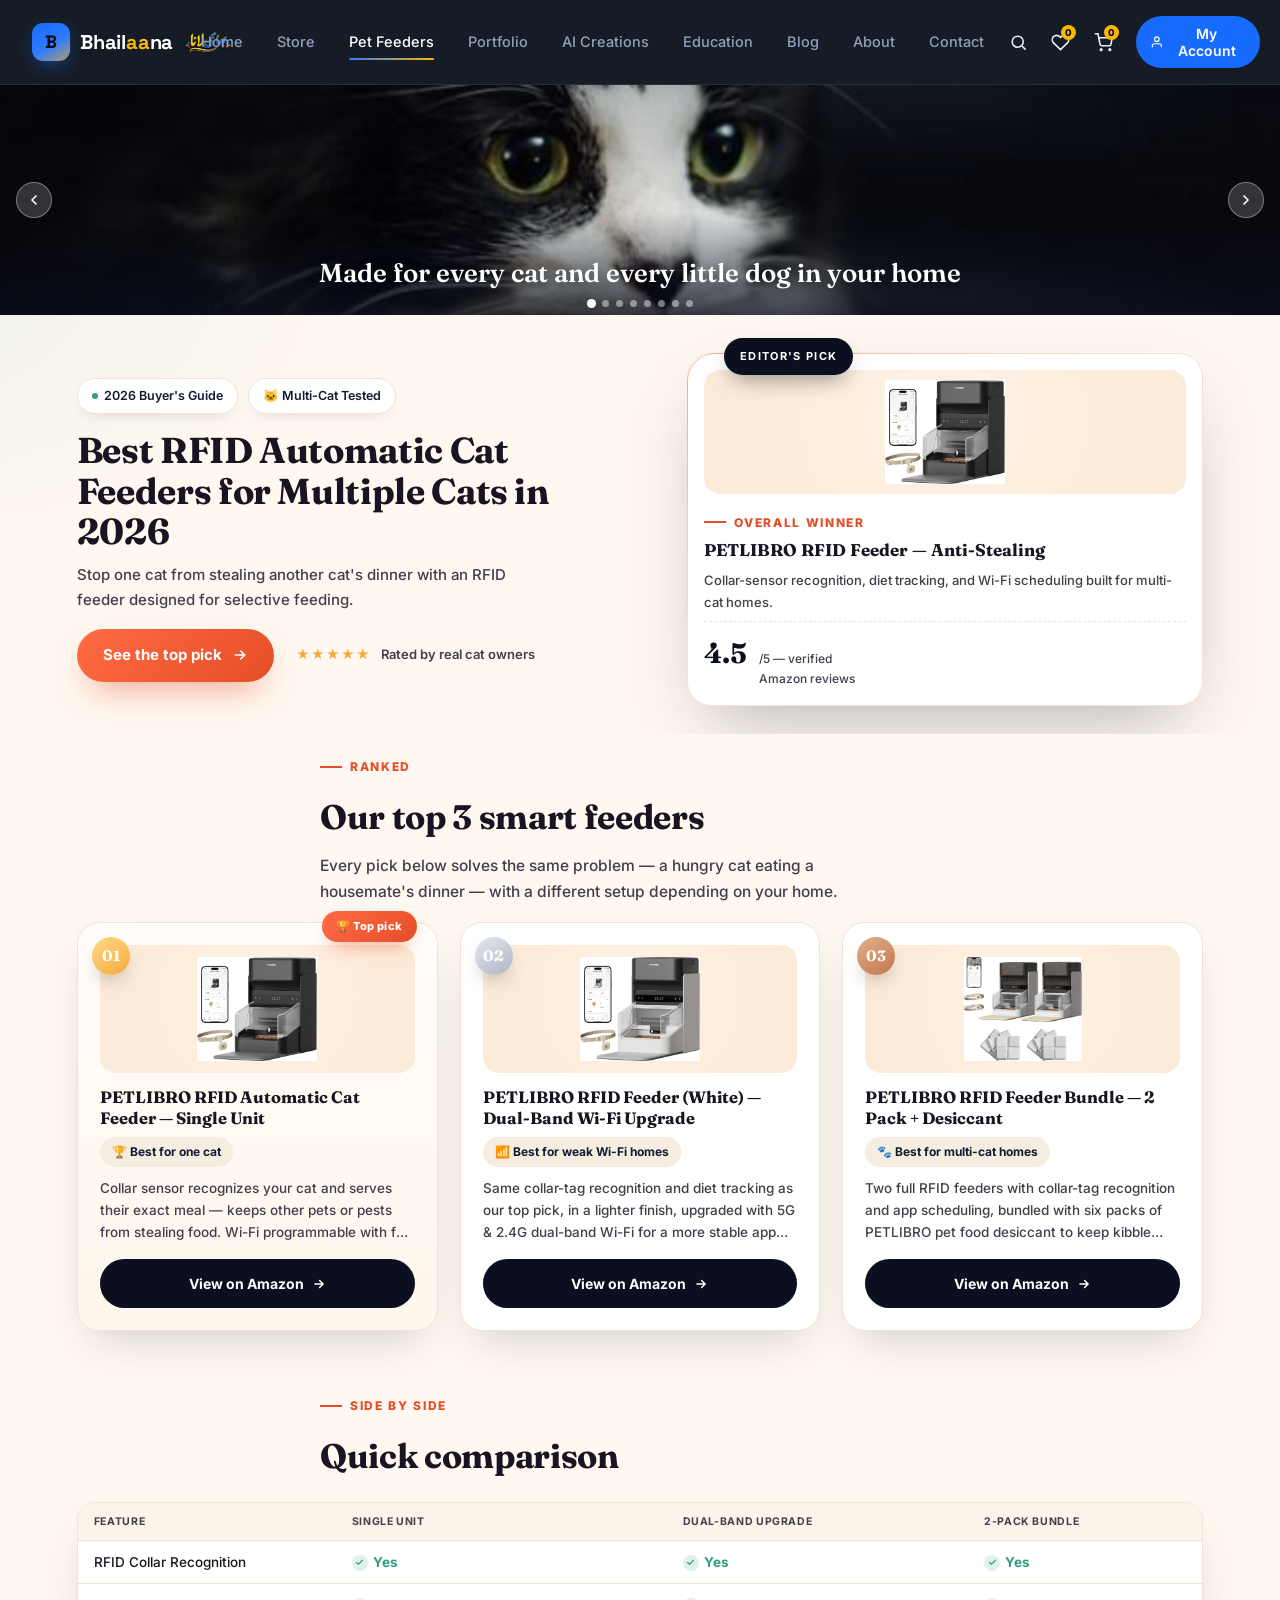
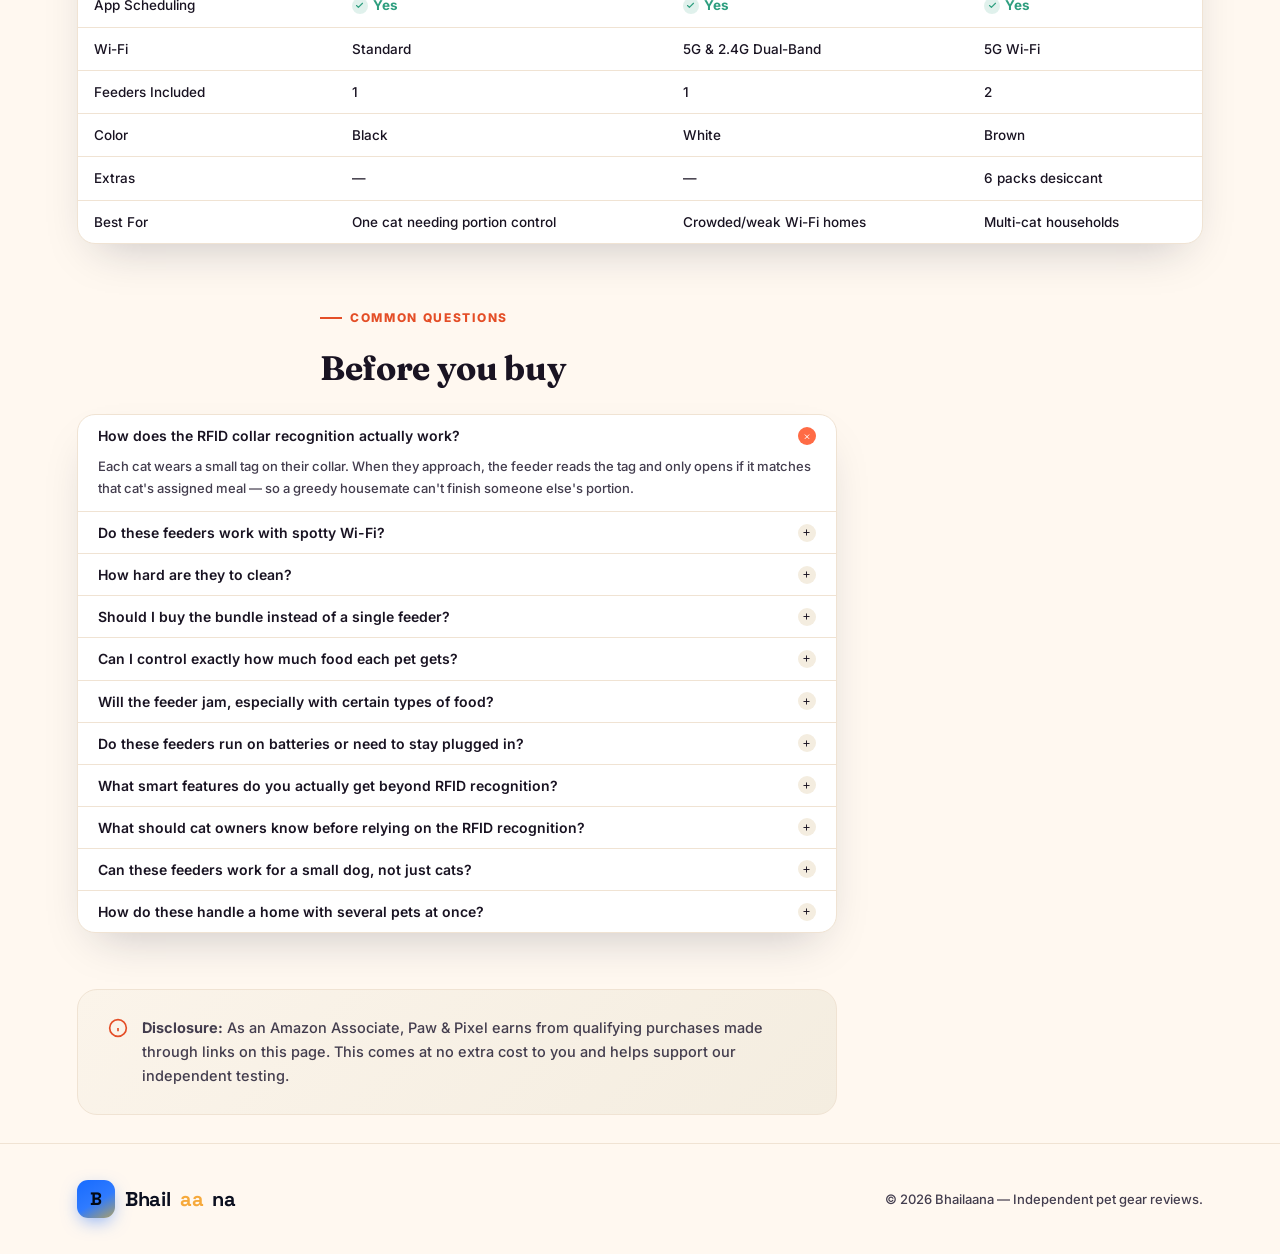
==== commit 012b11e3: "Match footer B badge exactly to header (size, radius, dark letter color)" ====
--- a/pet-feeders/index.html
+++ b/pet-feeders/index.html
@@ -333,10 +333,10 @@
   }
   footer .brand .accent{margin-left:-0.05em;margin-right:-0.05em;}
   footer .brand .mark{
-    width:34px;height:34px;border-radius:10px;
+    width:38px;height:38px;border-radius:11px;
     background:linear-gradient(150deg,#176BFF 0%, #2F7BFF 55%, #FFB800 130%);
     display:flex;align-items:center;justify-content:center;
-    color:#fff;font-size:17px;font-weight:700;
+    color:#030914;font-size:18px;font-weight:700;
     box-shadow:0 6px 18px -4px rgba(23,107,255,.55);
     flex-shrink:0;
   }
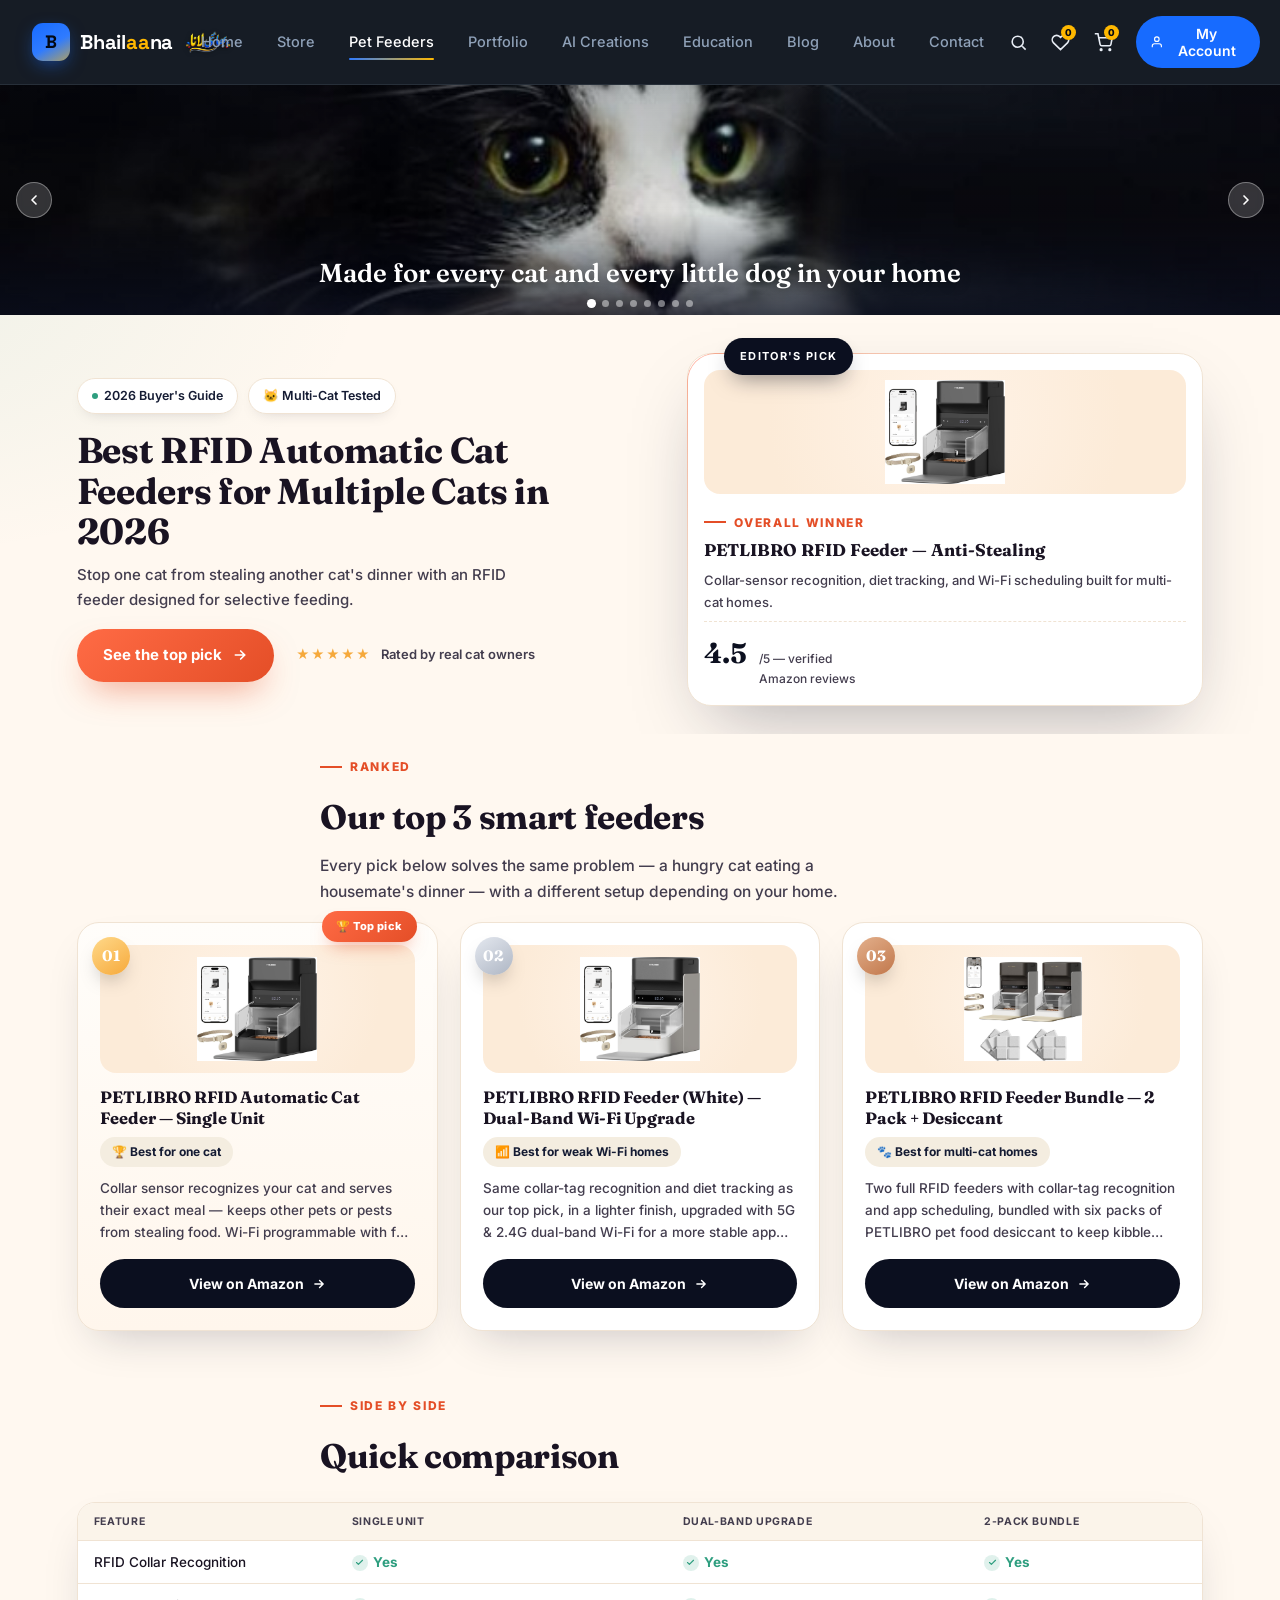
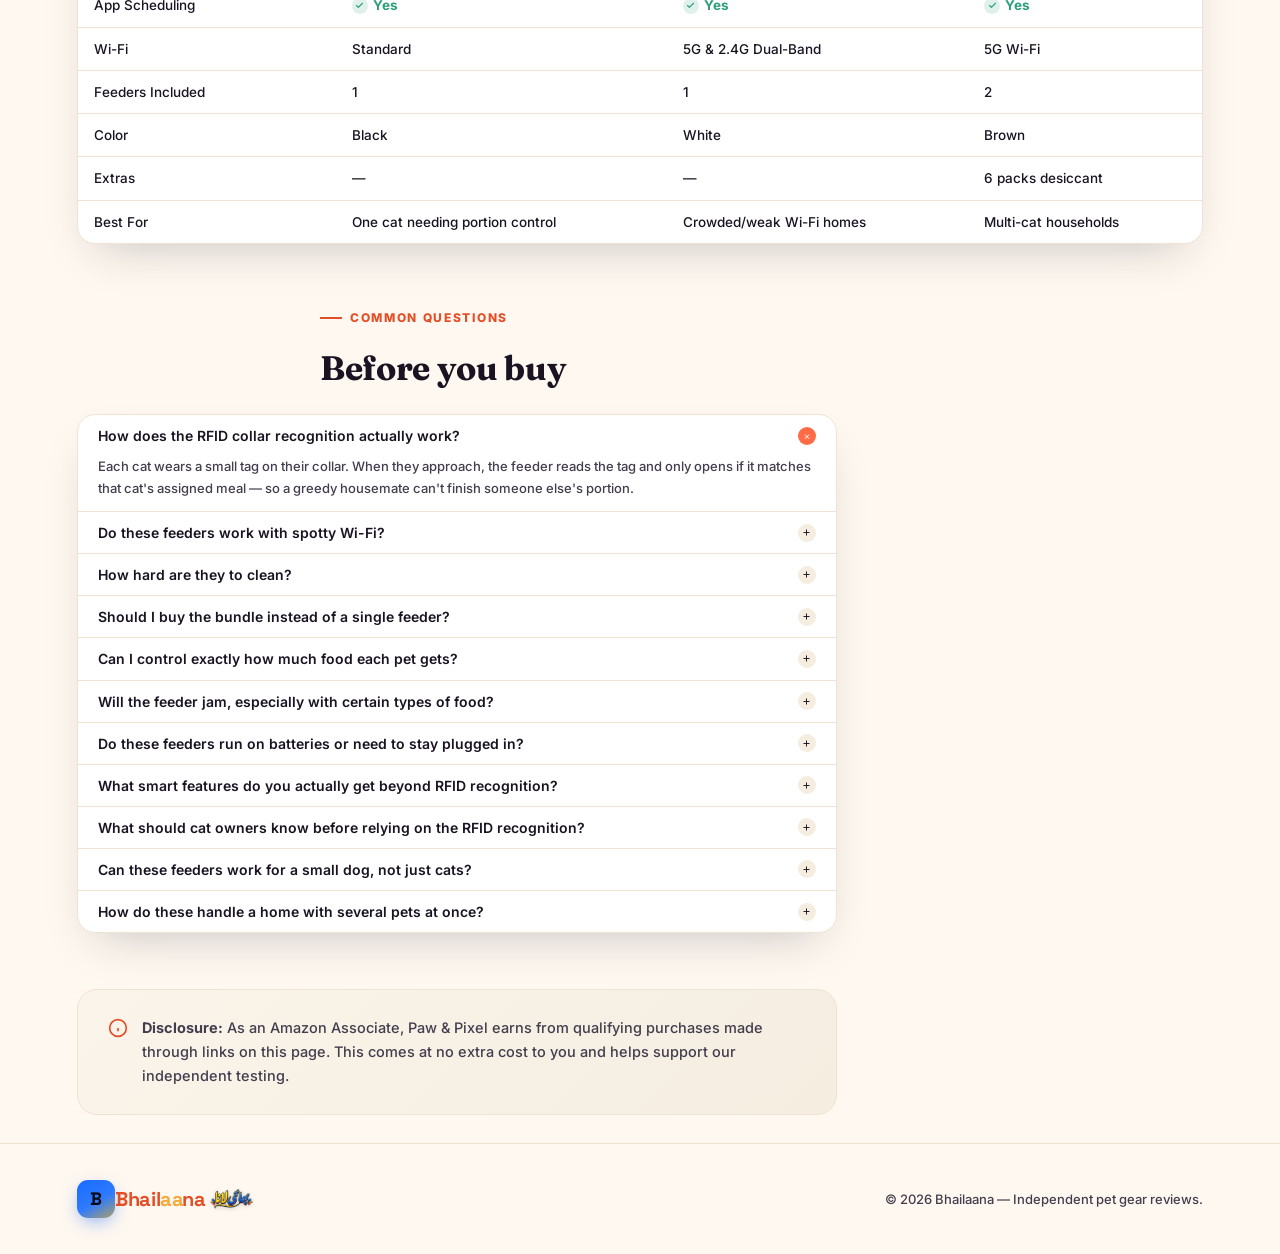
==== commit e10cb86b: "Restore full Bhailaana logo lockup in footer, fix flex-gap letter spacing bug - Wrap wordmark in a s" ====
--- a/pet-feeders/index.html
+++ b/pet-feeders/index.html
@@ -327,7 +327,7 @@
     font-size:13px;color:var(--muted);
   }
   footer .brand{
-    display:flex;align-items:center;gap:10px;
+    display:flex;align-items:center;gap:0;
     font-family:'Space Grotesk',sans-serif;font-size:20px;font-weight:700;color:var(--navy-deep);
     letter-spacing:-0.01em;
   }
@@ -341,6 +341,7 @@
     flex-shrink:0;
   }
   footer .brand .accent{color:#F6A93B;}
+  footer .brand .brand-urdu{height:24px;width:auto;margin-left:4px;display:block;filter:drop-shadow(0 1px 2px rgba(0,0,0,.15));}
 
   @media(max-width:900px){
     .hero{grid-template-columns:1fr;padding-top:8vw;}
@@ -671,7 +672,7 @@
 </section>
 
 <footer>
-  <div class="brand"><span class="mark">B</span>Bhail<span class="accent">aa</span>na</div>
+  <div class="brand"><span class="mark">B</span><span class="name">Bhail<span class="accent">aa</span>na</span><img class="brand-urdu" src="/images/bhailaana-urdu-logo.png" alt="Bhailaana logo in Urdu script" loading="lazy"></div>
   <div>© 2026 Bhailaana — Independent pet gear reviews.</div>
 </footer>
 
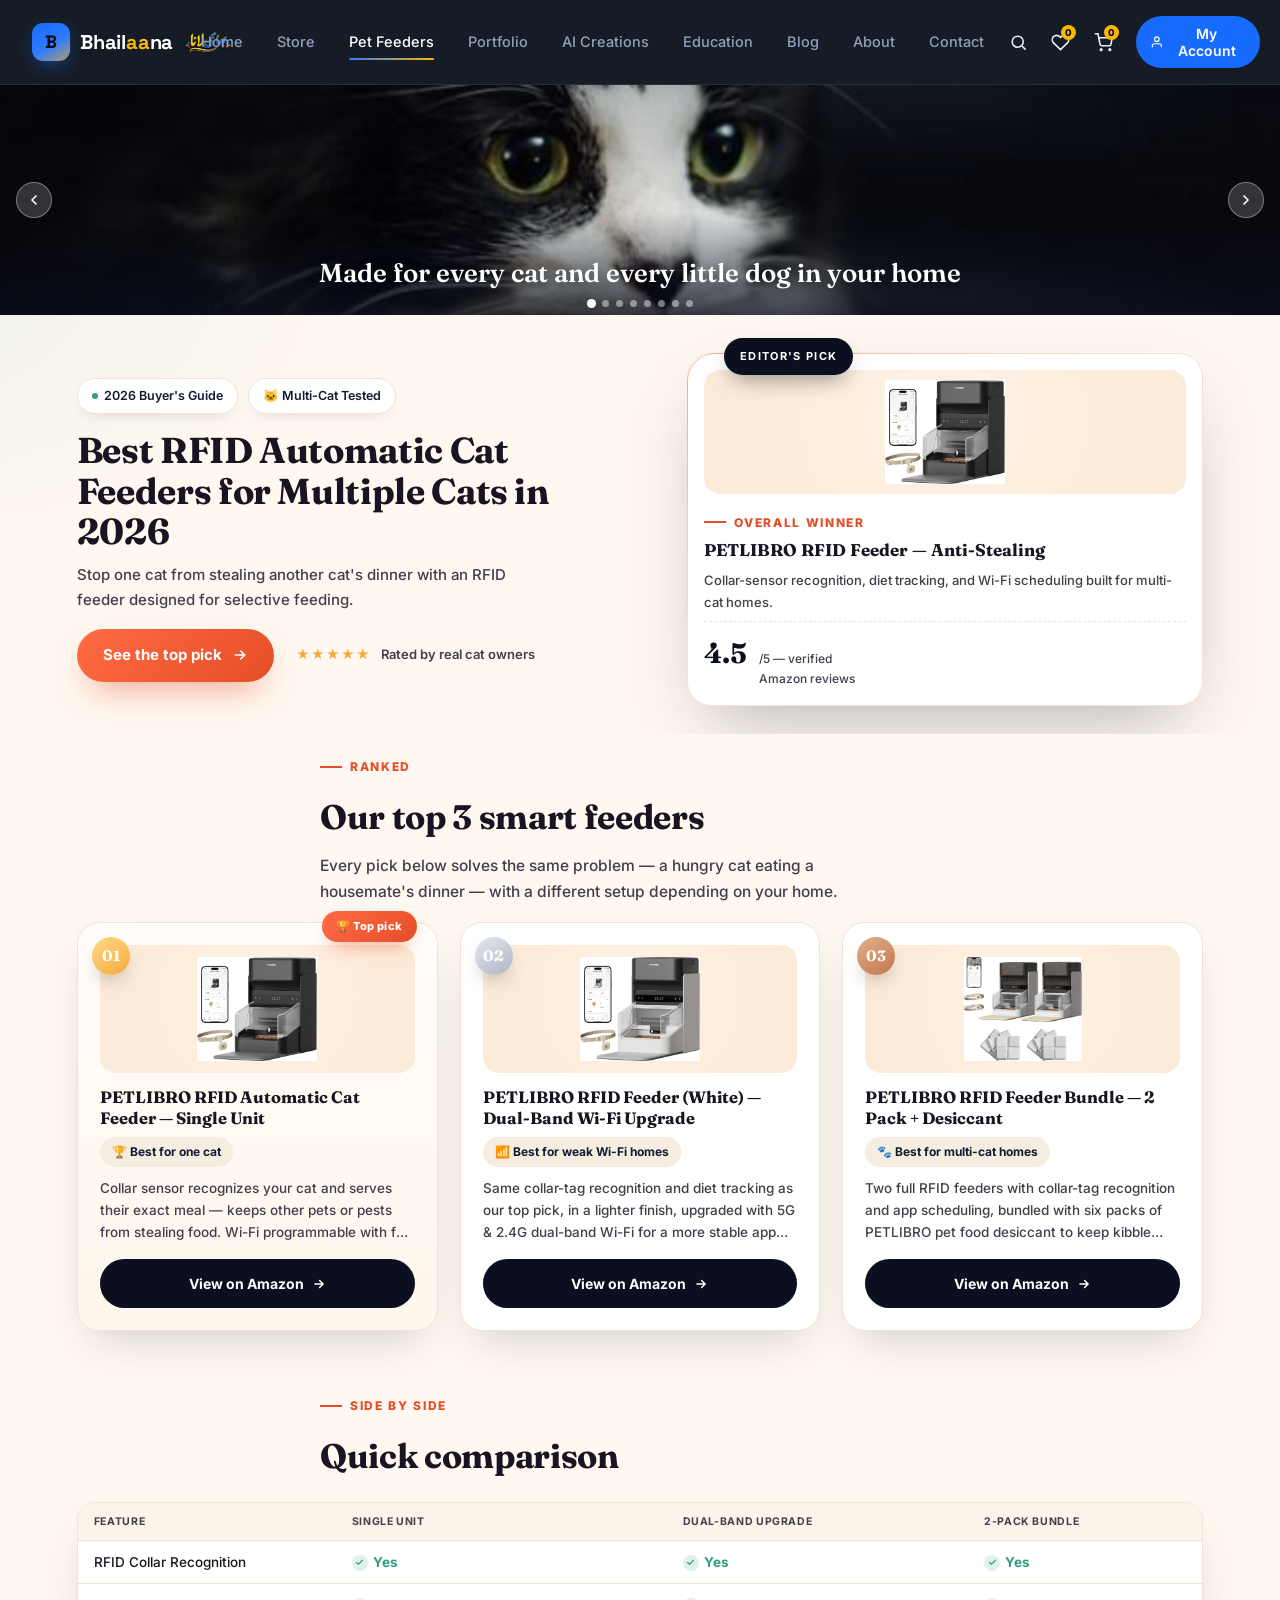
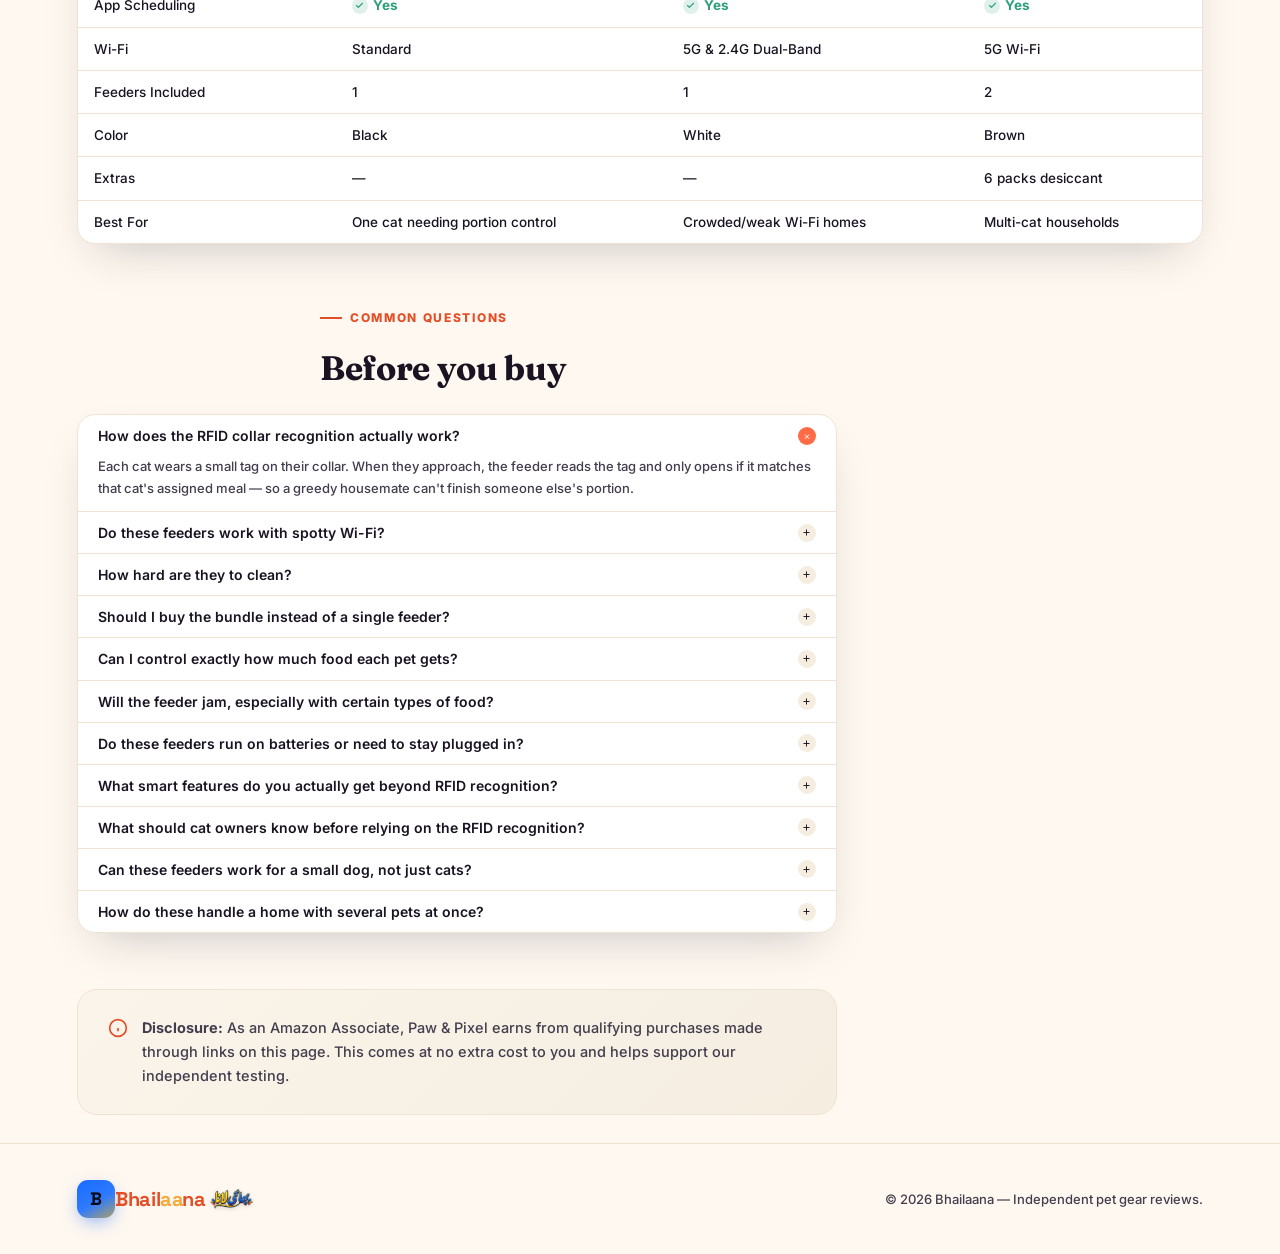
==== commit e3f78b1f: "Update product image alt text for the 3 pet-feeder picks" ====
--- a/pet-feeders/index.html
+++ b/pet-feeders/index.html
@@ -523,7 +523,7 @@
 
     <div class="pick gold">
       <div class="rank-badge r1">01</div>
-      <div class="pick-img-wrap"><img class="pick-img" src="/pet-feeders/1-PETLIBRO.jpg" alt="PETLIBRO RFID Automatic Cat Feeder, black, with app and collar tag"></div>
+      <div class="pick-img-wrap"><img class="pick-img" src="/pet-feeders/1-PETLIBRO.jpg" alt="PETLIBRO RFID automatic cat feeder for multiple cats"></div>
       <div>
         <h3>PETLIBRO RFID Automatic Cat Feeder — Single Unit</h3>
         <div class="meta">🏆 Best for one cat</div>
@@ -536,7 +536,7 @@
 
     <div class="pick">
       <div class="rank-badge r2">02</div>
-      <div class="pick-img-wrap"><img class="pick-img" src="/pet-feeders/2-WHITE-PETLIBRO.jpg" alt="PETLIBRO RFID Cat Feeder, white, dual-band Wi-Fi model with app and collar tag"></div>
+      <div class="pick-img-wrap"><img class="pick-img" src="/pet-feeders/2-WHITE-PETLIBRO.jpg" alt="PETLIBRO RFID automatic cat feeder in white with dual-band Wi-Fi and collar tag"></div>
       <div>
         <h3>PETLIBRO RFID Feeder (White) — Dual-Band Wi-Fi Upgrade</h3>
         <div class="meta">📶 Best for weak Wi-Fi homes</div>
@@ -549,7 +549,7 @@
 
     <div class="pick">
       <div class="rank-badge r3">03</div>
-      <div class="pick-img-wrap"><img class="pick-img" src="/pet-feeders/3-PETLIBRO-BUNDLE.jpg" alt="Bundle of two PETLIBRO RFID Automatic Cat Feeders with collar tags and pet food desiccant bags"></div>
+      <div class="pick-img-wrap"><img class="pick-img" src="/pet-feeders/3-PETLIBRO-BUNDLE.jpg" alt="Two PETLIBRO RFID automatic cat feeders with collar tags and desiccant packs"></div>
       <div>
         <h3>PETLIBRO RFID Feeder Bundle — 2 Pack + Desiccant</h3>
         <div class="meta">🐾 Best for multi-cat homes</div>
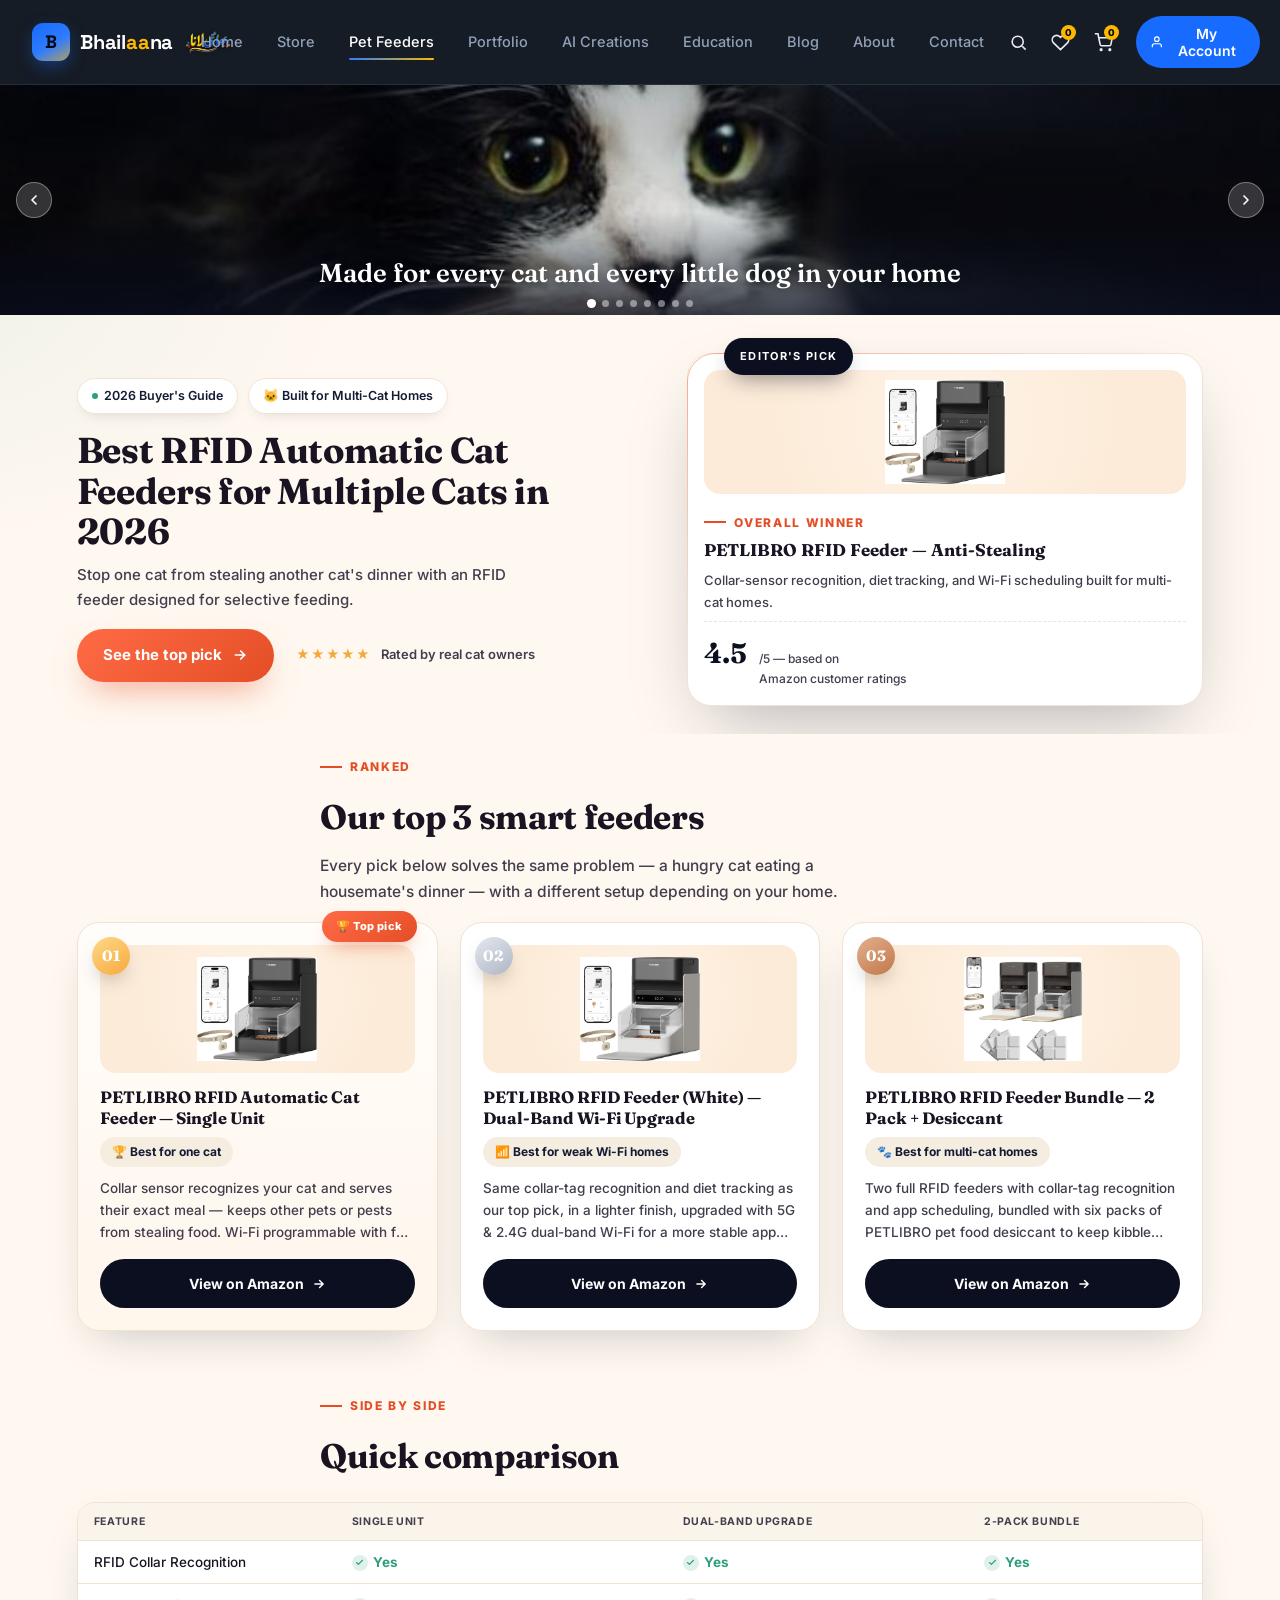
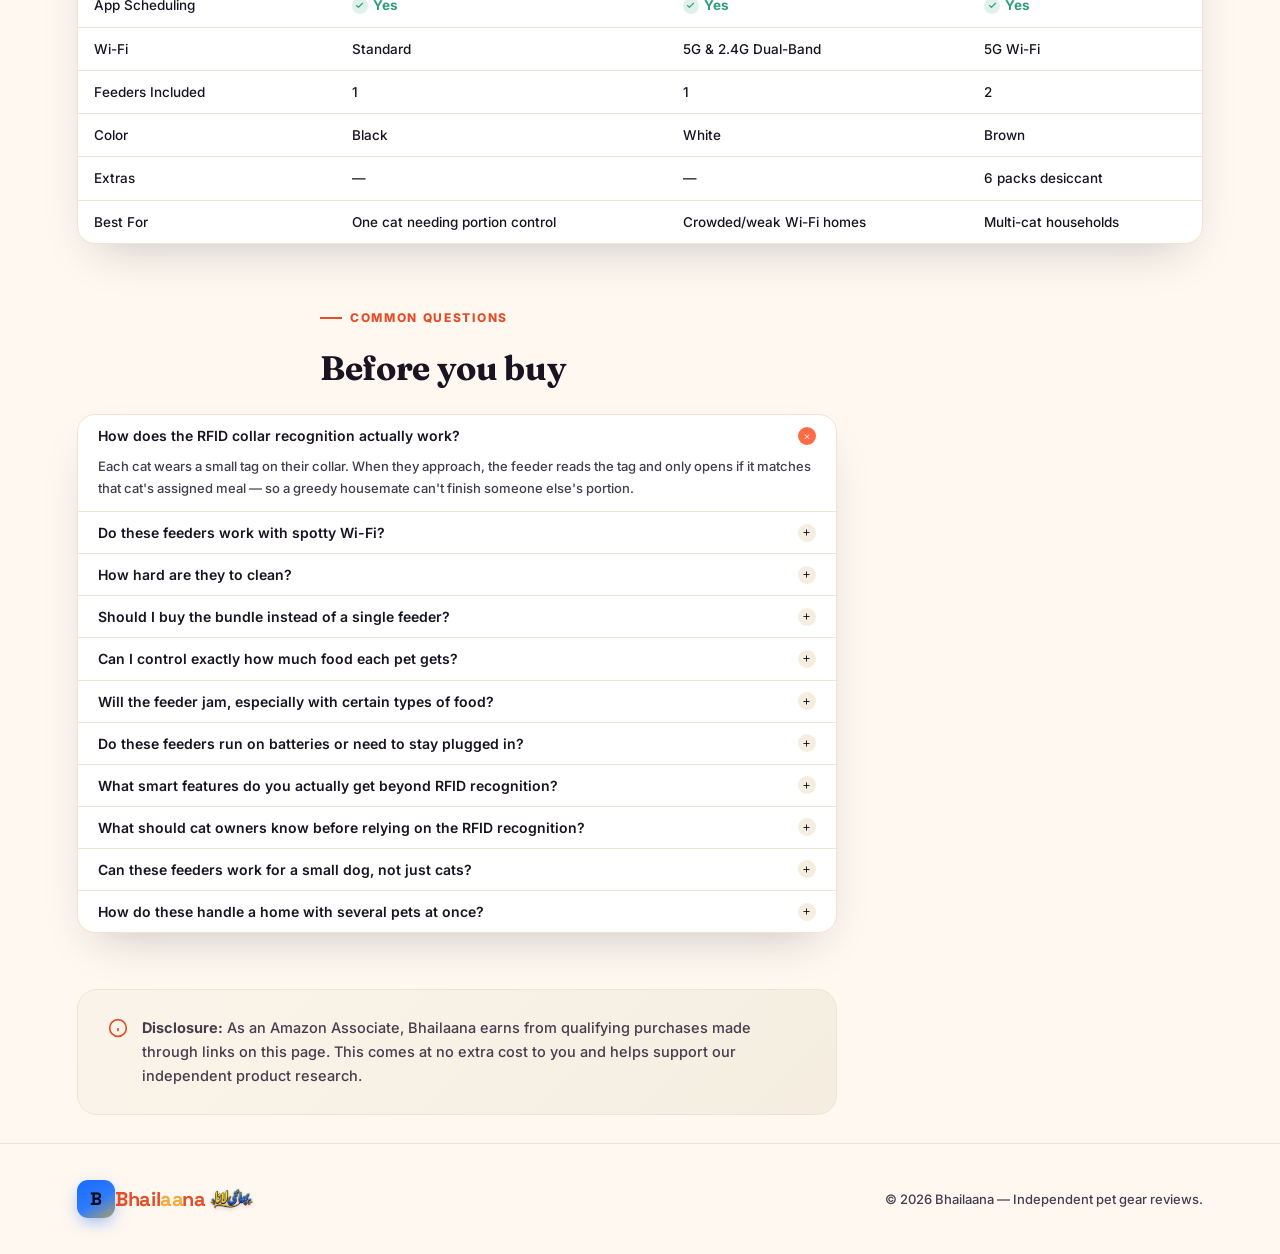
==== commit d07d1c23: "Correct disclosure/marketing copy to reflect research, not first-hand testing - Disclosure: "our ind" ====
--- a/pet-feeders/index.html
+++ b/pet-feeders/index.html
@@ -29,12 +29,12 @@
 <link rel="canonical" href="https://bhailaana.khalidsanghera.com/pet-feeders">
 <meta property="og:type" content="article">
 <meta property="og:title" content="Best RFID Cat Feeders 2026 — PETLIBRO Anti-Stealing Models Compared">
-<meta property="og:description" content="Multiple cats stealing each other's food? We tested 3 PETLIBRO RFID feeders that recognize each cat by collar tag and serve only their own meal.">
+<meta property="og:description" content="Multiple cats stealing each other's food? We compared 3 PETLIBRO RFID feeders that recognize each cat by collar tag and serve only their own meal.">
 <meta property="og:image" content="https://bhailaana.khalidsanghera.com/pet-feeders/1-PETLIBRO.jpg">
 <meta property="og:url" content="https://bhailaana.khalidsanghera.com/pet-feeders">
 <meta name="twitter:card" content="summary_large_image">
 <meta name="twitter:title" content="Best RFID Cat Feeders 2026 — PETLIBRO Compared">
-<meta name="twitter:description" content="3 PETLIBRO RFID feeders tested for multi-cat homes — collar recognition stops food-stealing for good.">
+<meta name="twitter:description" content="3 PETLIBRO RFID feeders compared for multi-cat homes — collar recognition helps prevent food-stealing.">
 <meta name="twitter:image" content="https://bhailaana.khalidsanghera.com/pet-feeders/1-PETLIBRO.jpg">
 <link rel="preconnect" href="https://fonts.googleapis.com">
 <link rel="preconnect" href="https://fonts.gstatic.com" crossorigin>
@@ -487,7 +487,7 @@
   <div class="reveal">
     <div class="badge-row">
       <span class="pill"><span class="dot"></span>2026 Buyer's Guide</span>
-      <span class="pill">🐱 Multi-Cat Tested</span>
+      <span class="pill">🐱 Built for Multi-Cat Homes</span>
     </div>
     <h1>Best RFID Automatic Cat Feeders for Multiple Cats in 2026</h1>
     <p class="lede">Stop one cat from stealing another cat's dinner with an RFID feeder designed for selective feeding.</p>
@@ -501,14 +501,14 @@
   <div class="hero-figure reveal in">
     <div class="tag">Editor's Pick</div>
     <div class="img-frame">
-      <img src="/pet-feeders/1-PETLIBRO.jpg" alt="PETLIBRO RFID Automatic Cat Feeder, black, anti-stealing collar sensor model" loading="eager">
+      <img src="/pet-feeders/1-PETLIBRO.jpg" alt="PETLIBRO RFID automatic cat feeder in black with collar tag recognition" loading="eager">
     </div>
     <div class="section-label" style="margin-bottom:4px;">Overall Winner</div>
     <h3 style="margin:0 0 6px;font-size:17px;">PETLIBRO RFID Feeder — Anti-Stealing</h3>
     <p style="color:var(--muted);margin:0;font-size:13px;">Collar-sensor recognition, diet tracking, and Wi-Fi scheduling built for multi-cat homes.</p>
     <div class="rating-row">
       <div class="rating-num">4.5</div>
-      <div class="rating-sub">/5 — verified<br>Amazon reviews</div>
+      <div class="rating-sub">/5 — based on<br>Amazon customer ratings</div>
     </div>
   </div>
 </div>
@@ -523,7 +523,7 @@
 
     <div class="pick gold">
       <div class="rank-badge r1">01</div>
-      <div class="pick-img-wrap"><img class="pick-img" src="/pet-feeders/1-PETLIBRO.jpg" alt="PETLIBRO RFID automatic cat feeder for multiple cats"></div>
+      <div class="pick-img-wrap"><img class="pick-img" src="/pet-feeders/1-PETLIBRO.jpg" alt="PETLIBRO RFID automatic cat feeder in black with collar tag recognition"></div>
       <div>
         <h3>PETLIBRO RFID Automatic Cat Feeder — Single Unit</h3>
         <div class="meta">🏆 Best for one cat</div>
@@ -667,7 +667,7 @@
 <section>
   <div class="disclosure">
     <svg viewBox="0 0 24 24" fill="none" stroke="currentColor" stroke-width="2"><circle cx="12" cy="12" r="10"/><path d="M12 16v-4M12 8h.01"/></svg>
-    <div><strong>Disclosure:</strong> As an Amazon Associate, Paw &amp; Pixel earns from qualifying purchases made through links on this page. This comes at no extra cost to you and helps support our independent testing.</div>
+    <div><strong>Disclosure:</strong> As an Amazon Associate, Bhailaana earns from qualifying purchases made through links on this page. This comes at no extra cost to you and helps support our independent product research.</div>
   </div>
 </section>
 
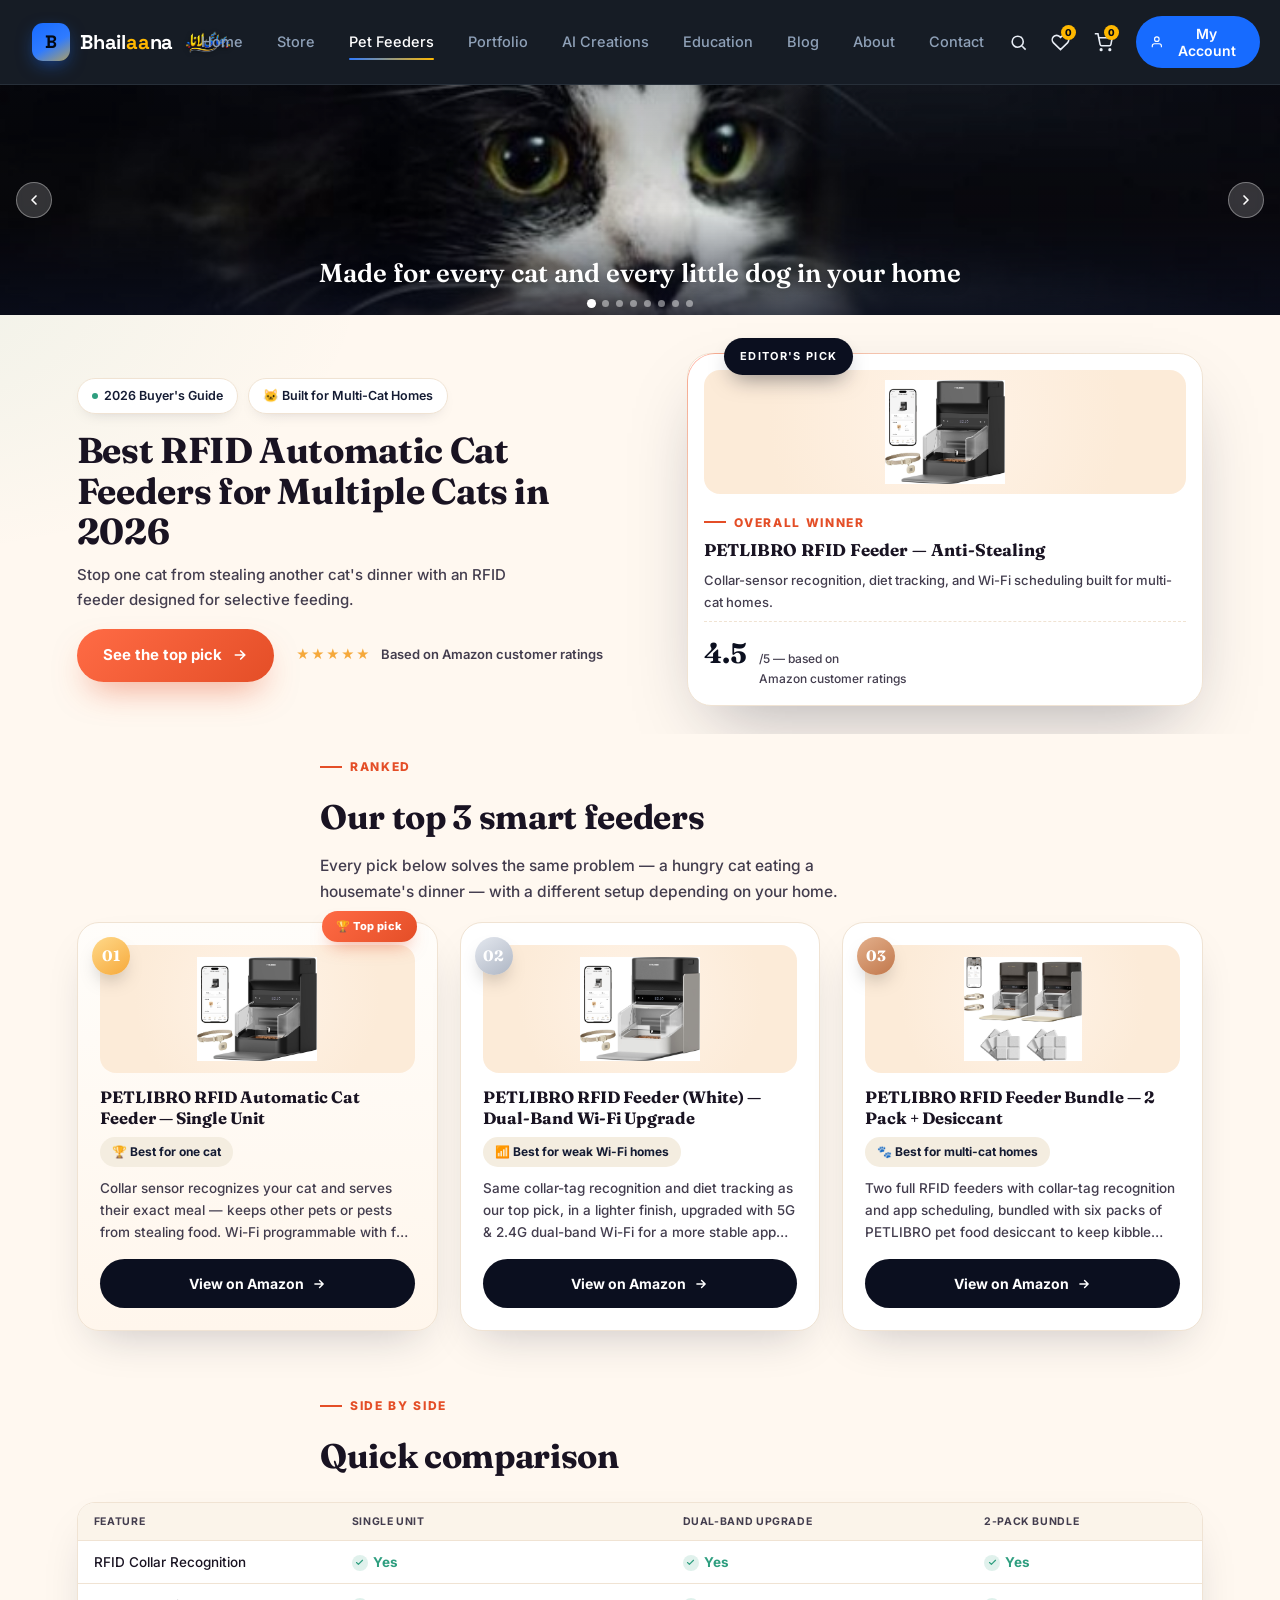
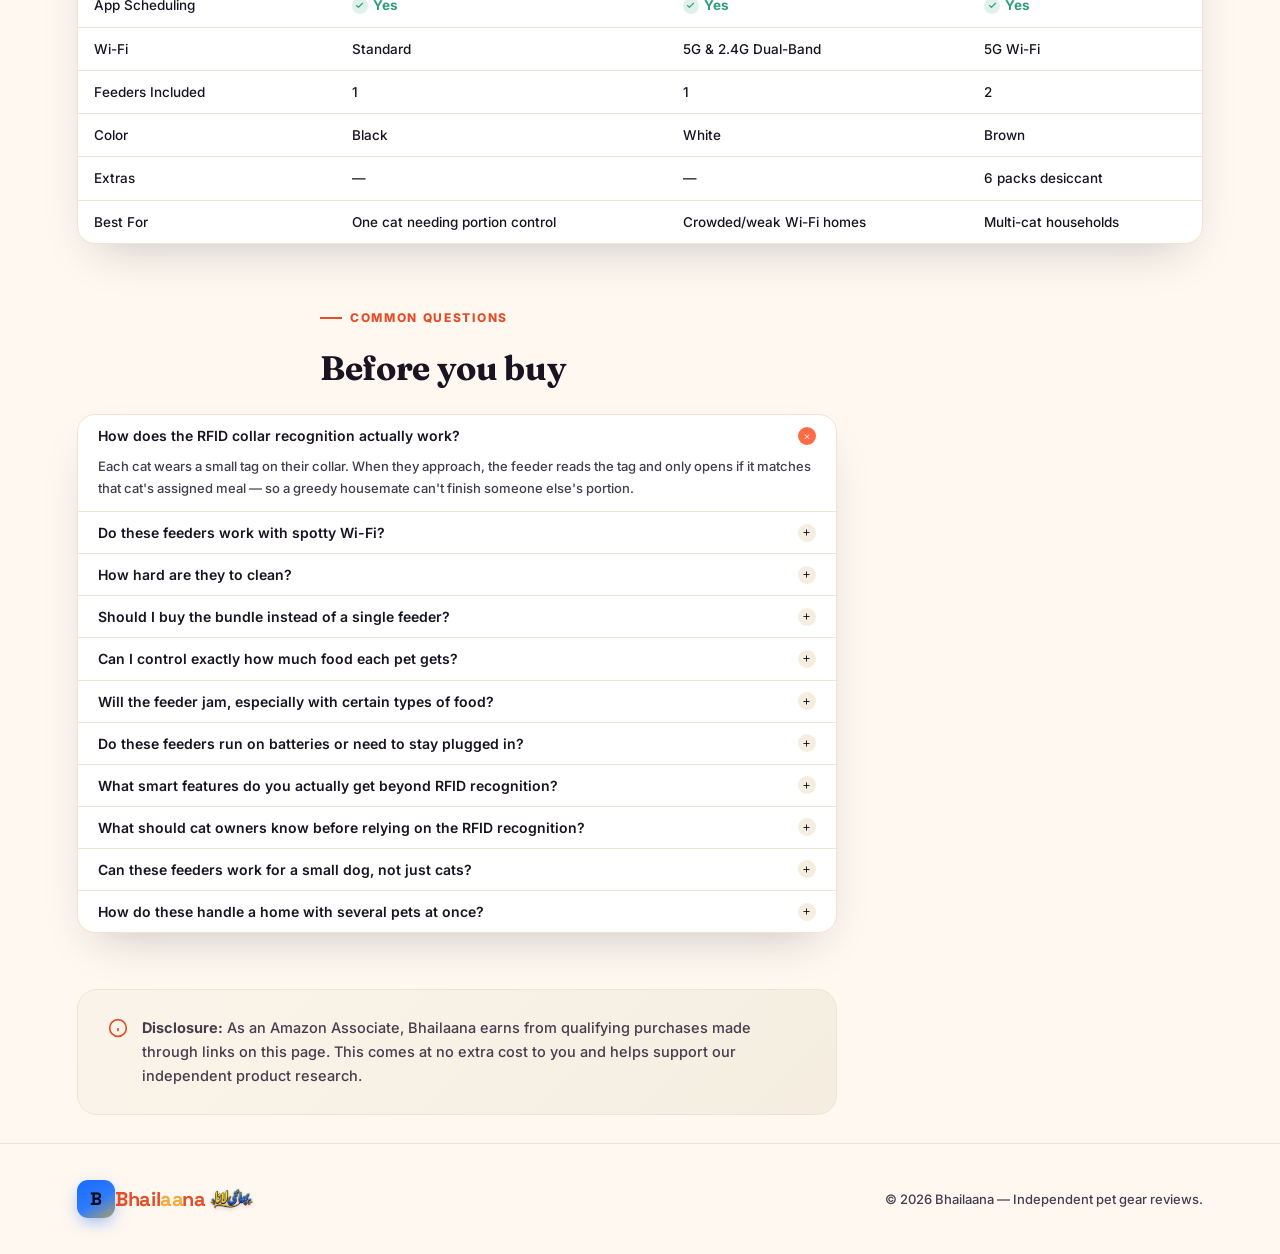
==== commit 8cbb7d14: "Change mini-trust badge to 'Based on Amazon customer ratings'" ====
--- a/pet-feeders/index.html
+++ b/pet-feeders/index.html
@@ -495,7 +495,7 @@
       <a class="cta" href="#picks">See the top pick
         <svg viewBox="0 0 24 24" fill="none" stroke="currentColor" stroke-width="2.5" stroke-linecap="round"><path d="M5 12h14M13 6l6 6-6 6"/></svg>
       </a>
-      <div class="mini-trust"><span class="stars">★★★★★</span> Rated by real cat owners</div>
+      <div class="mini-trust"><span class="stars">★★★★★</span> Based on Amazon customer ratings</div>
     </div>
   </div>
   <div class="hero-figure reveal in">
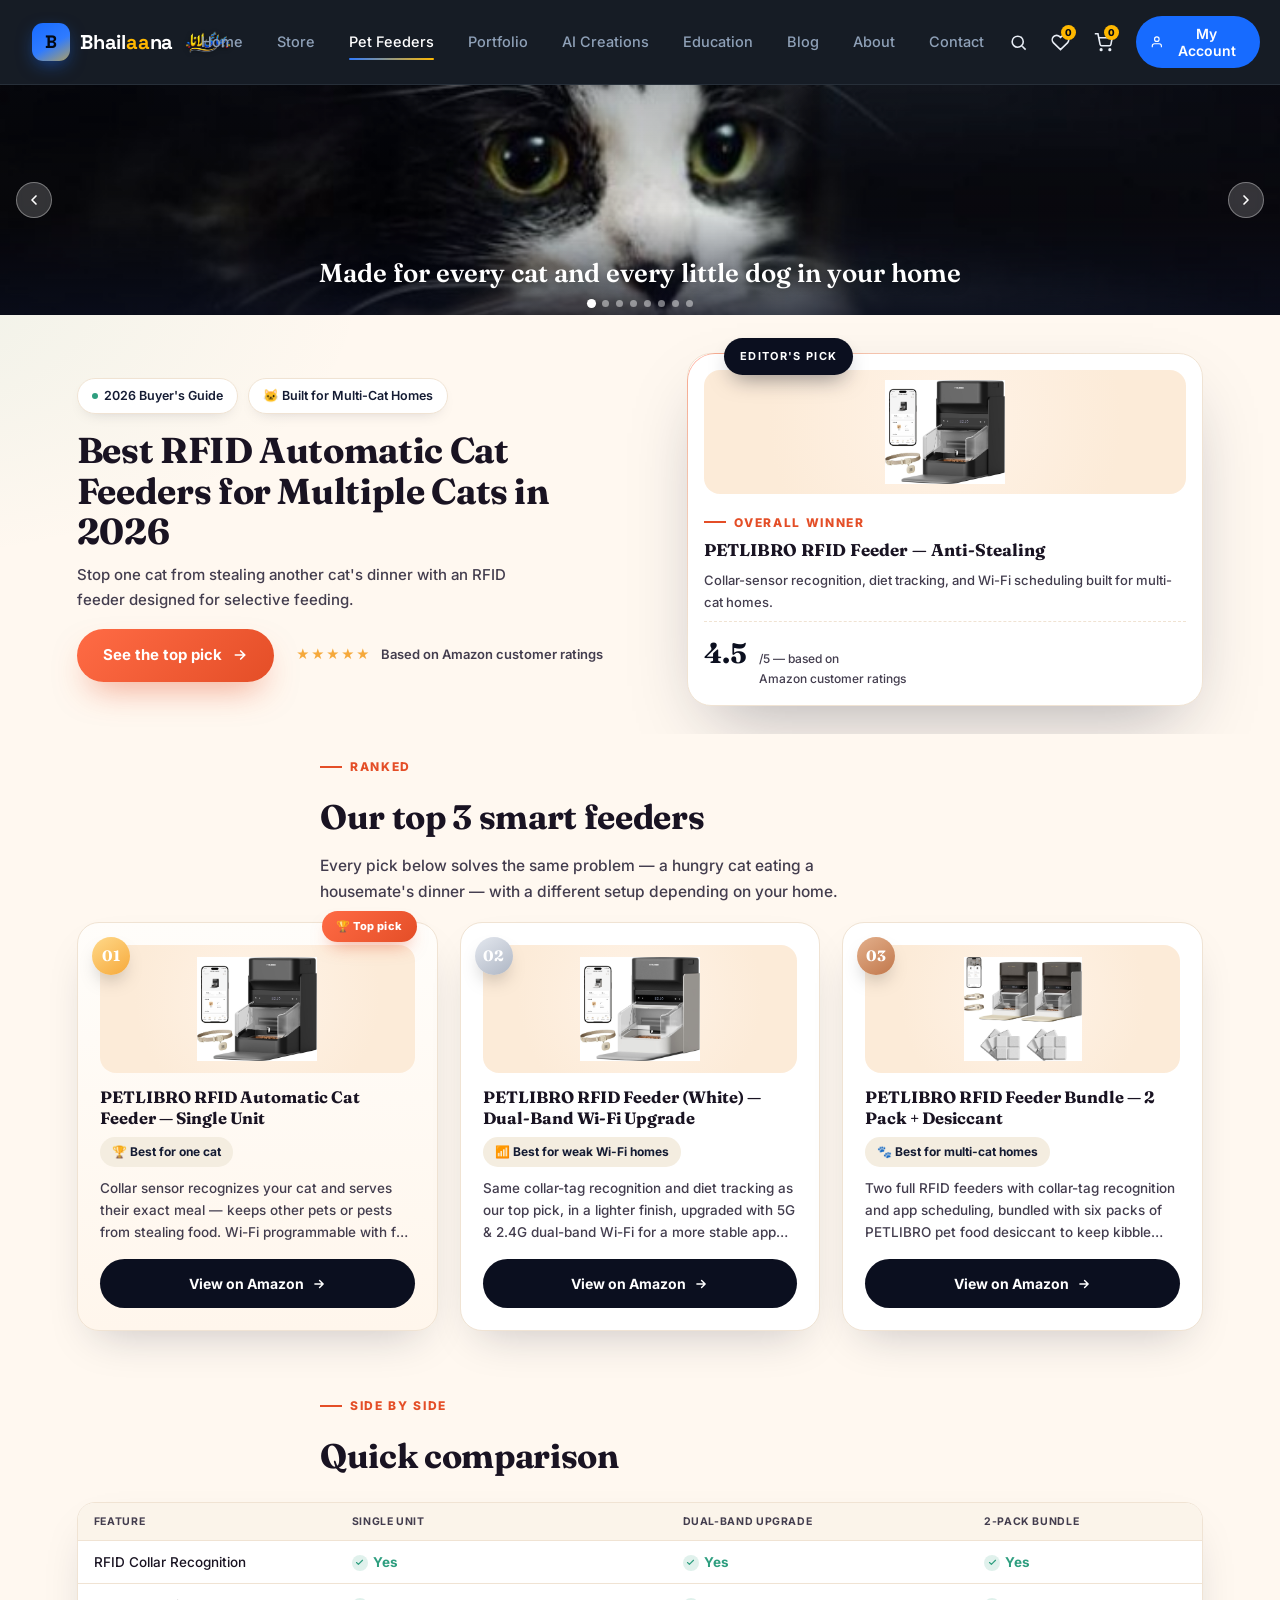
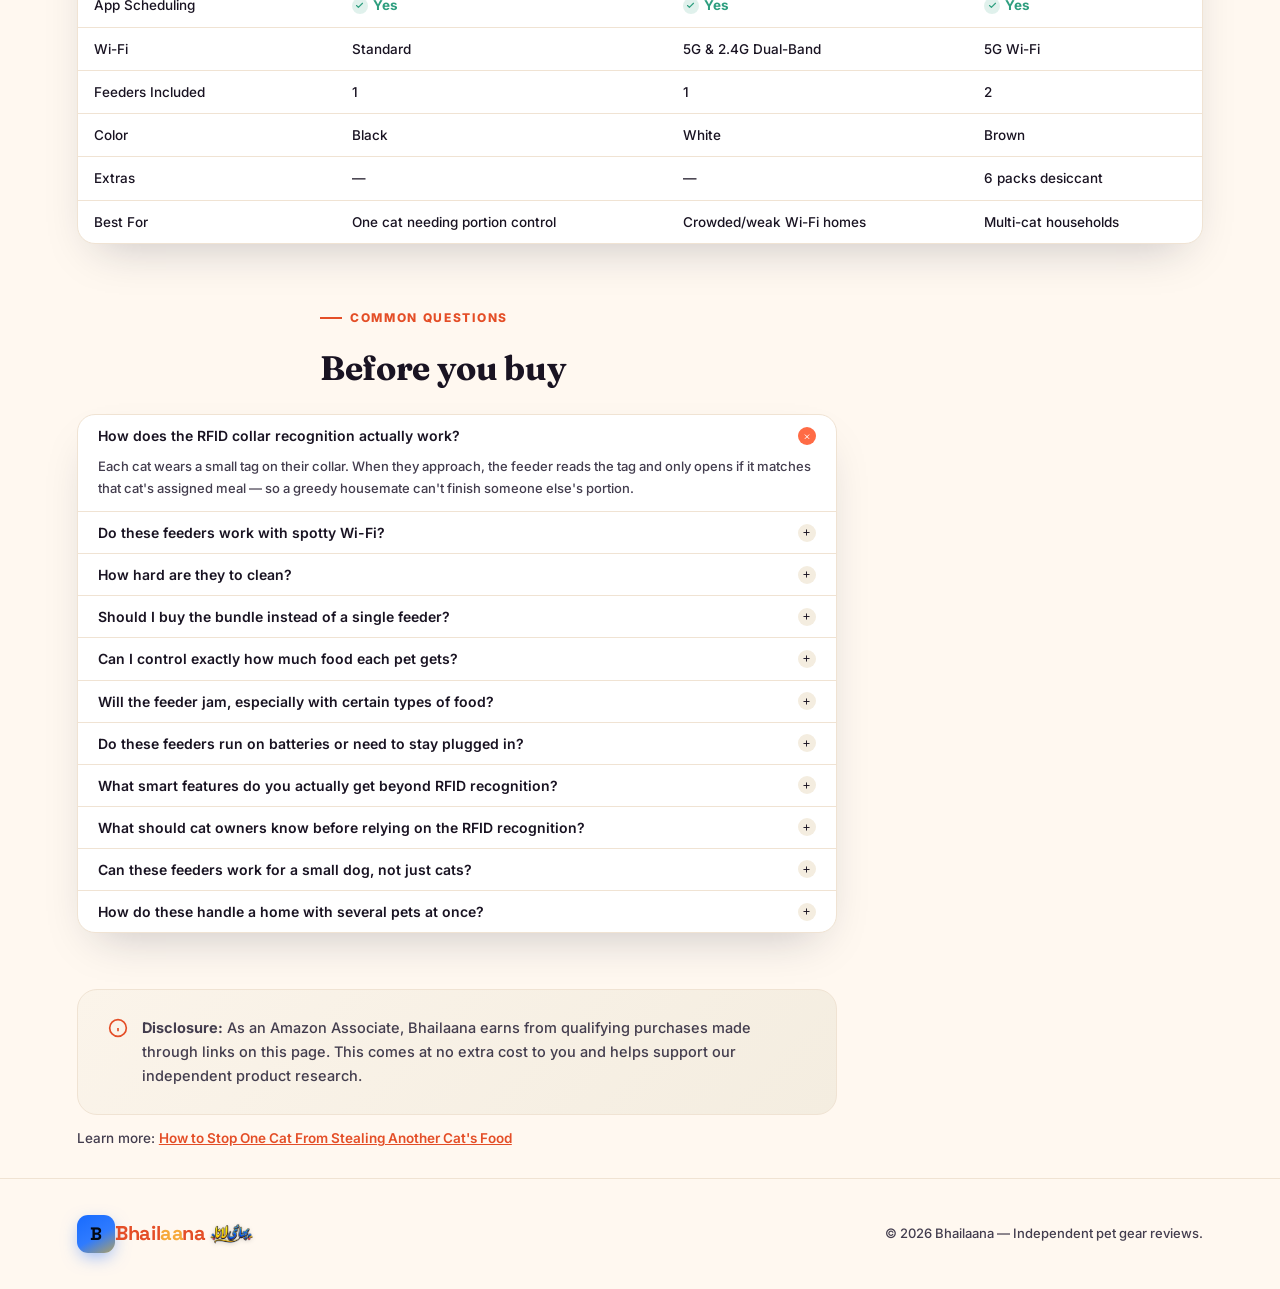
==== commit 01bc3ee9: "Add blog post on multi-cat food-stealing, link with /pet-feeders/ - New informational post: "How to " ====
--- a/pet-feeders/index.html
+++ b/pet-feeders/index.html
@@ -669,6 +669,7 @@
     <svg viewBox="0 0 24 24" fill="none" stroke="currentColor" stroke-width="2"><circle cx="12" cy="12" r="10"/><path d="M12 16v-4M12 8h.01"/></svg>
     <div><strong>Disclosure:</strong> As an Amazon Associate, Bhailaana earns from qualifying purchases made through links on this page. This comes at no extra cost to you and helps support our independent product research.</div>
   </div>
+  <p style="max-width:760px;margin:12px 0 0;font-size:13.5px;color:var(--muted);">Learn more: <a href="/blog/how-to-stop-cat-food-stealing.html" style="color:var(--sunset-deep);font-weight:600;">How to Stop One Cat From Stealing Another Cat's Food</a></p>
 </section>
 
 <footer>
